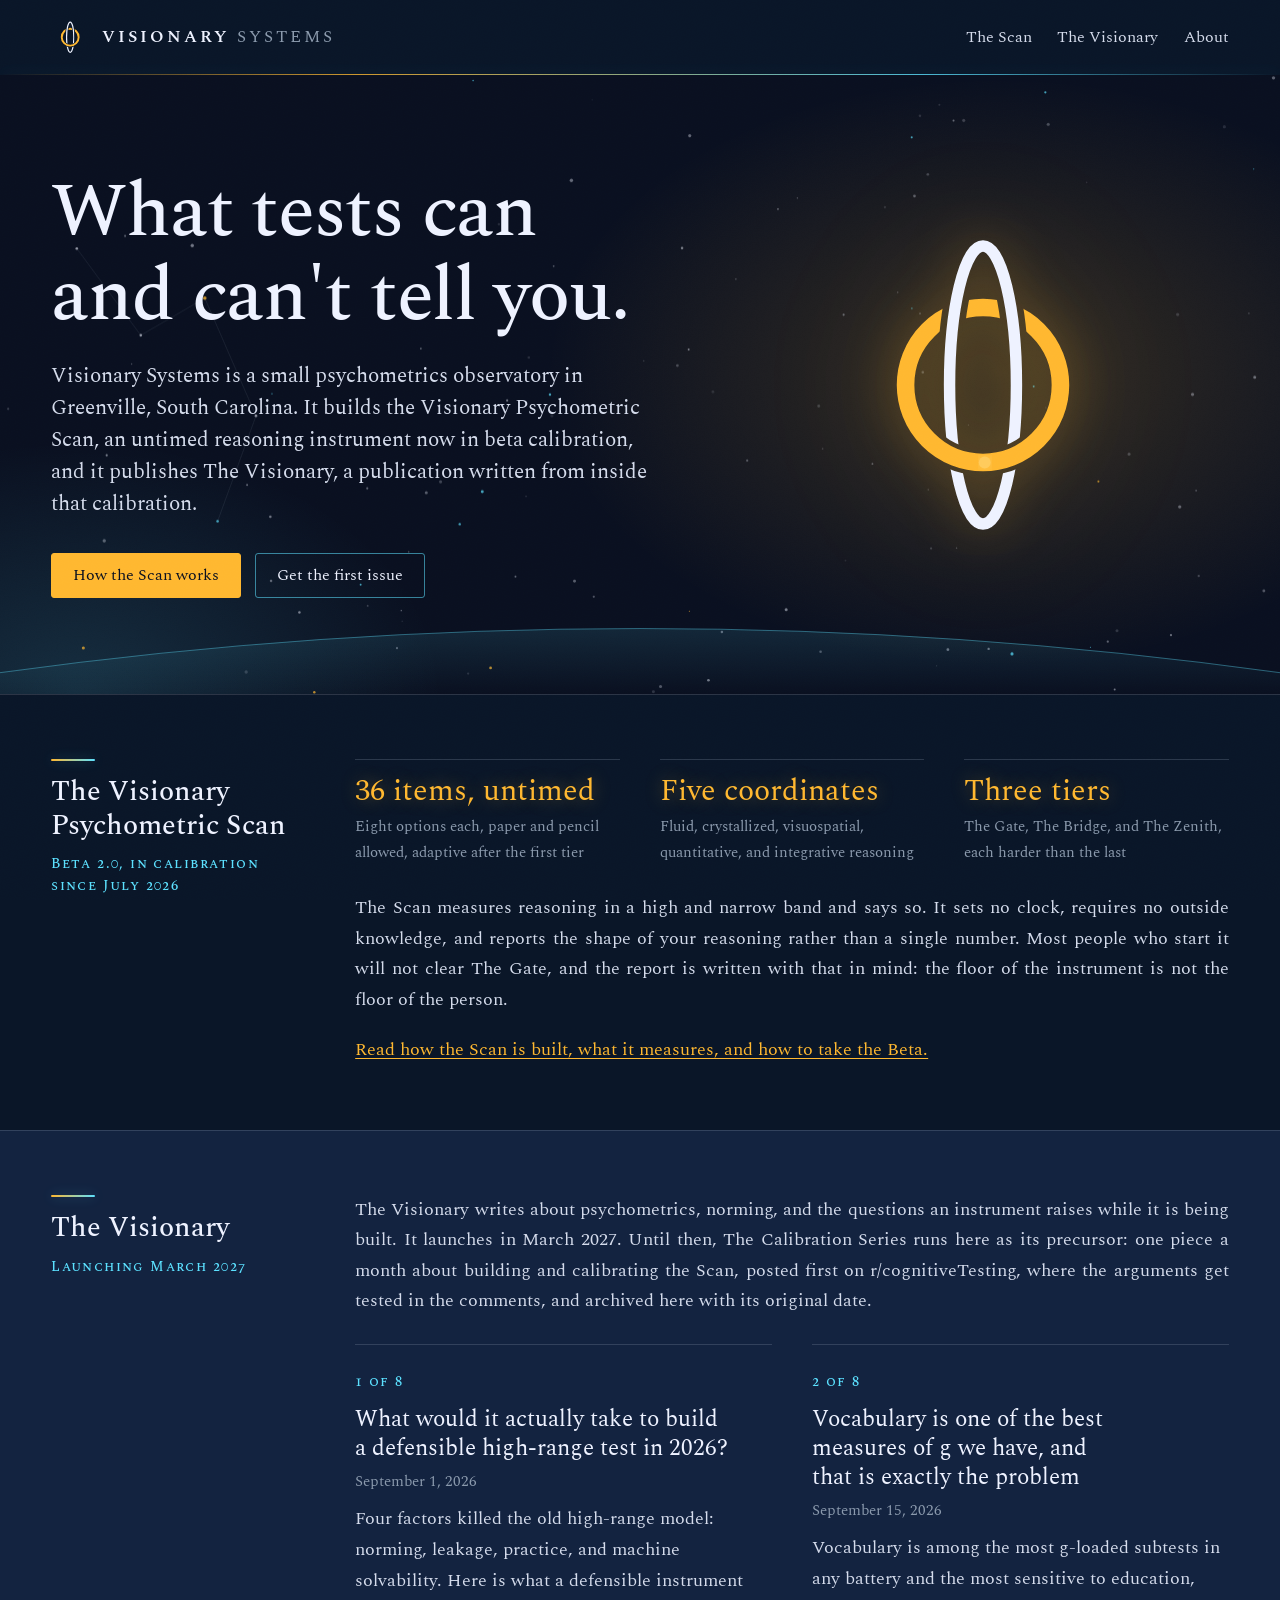
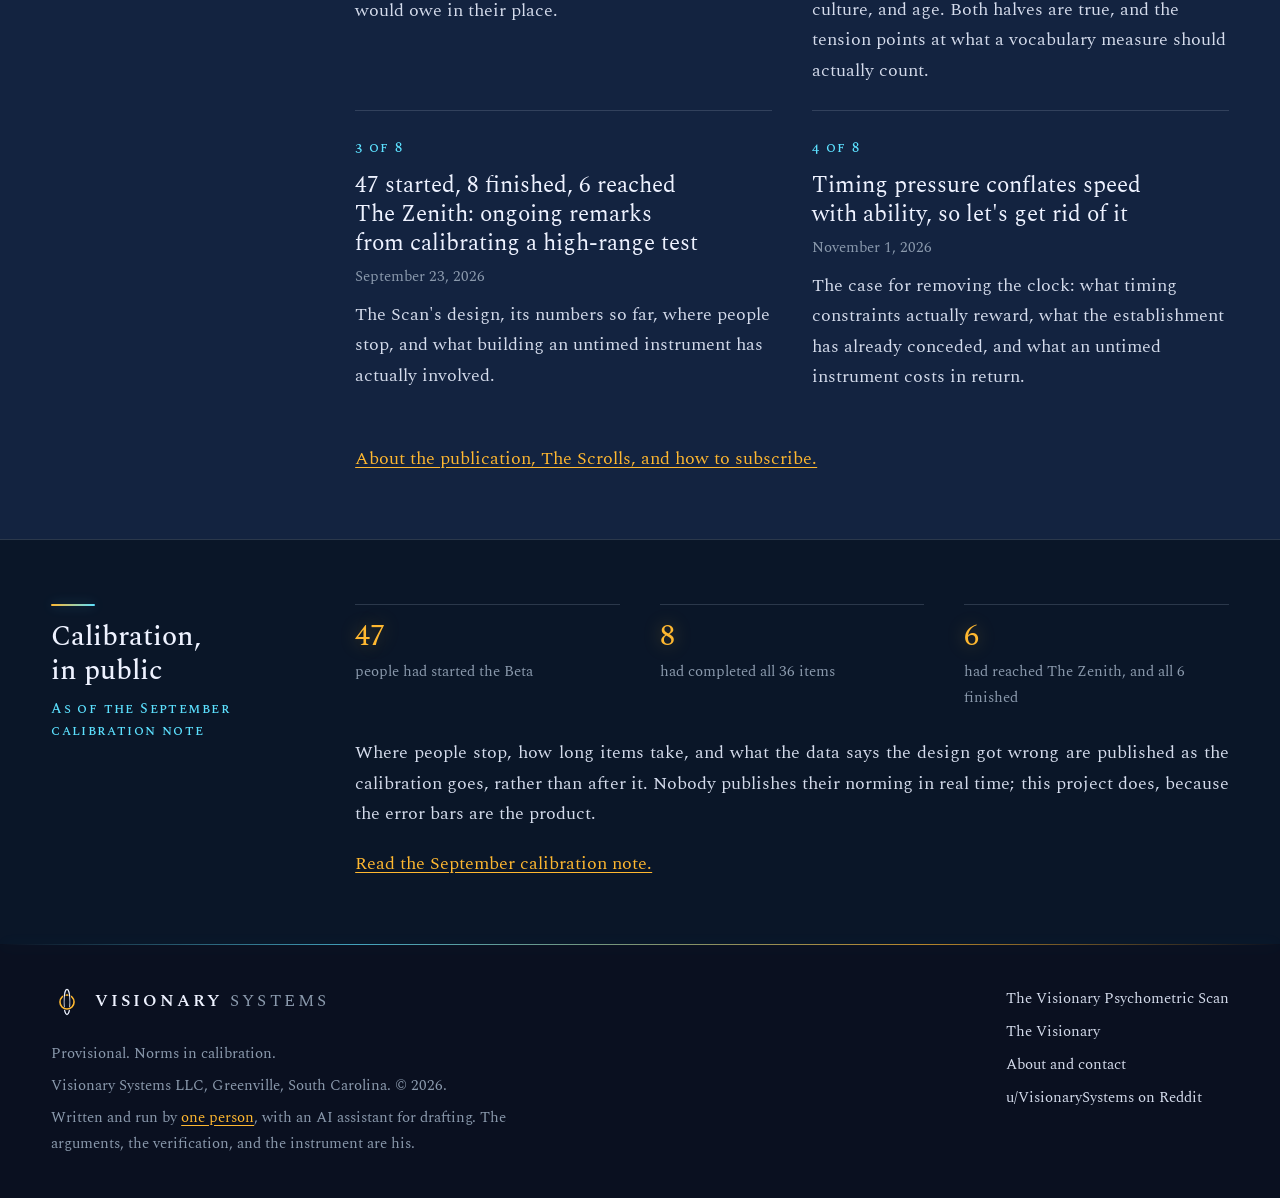
==== docs/index.html @ 910ffe18 "Third pass: figures, motion, paper mode, grain, self-hosted type, per-essay previews, Reddit assets " ====
<!doctype html>
<html lang="en">
<head>
<meta charset="utf-8">
<meta name="viewport" content="width=device-width, initial-scale=1, viewport-fit=cover">
<title>Visionary Systems</title>
<meta name="description" content="Visionary Systems builds the Visionary Psychometric Scan, an untimed reasoning instrument in beta calibration, and publishes The Visionary.">
<meta name="theme-color" content="#0A1628">
<link rel="canonical" href="https://visionarysystems.io/">
<link rel="icon" href="assets/favicon.svg" type="image/svg+xml">
<link rel="icon" href="assets/favicon-32.png" sizes="32x32" type="image/png">
<link rel="apple-touch-icon" href="assets/apple-touch-icon.png">
<meta property="og:type" content="website">
<meta property="og:site_name" content="Visionary Systems">
<meta property="og:title" content="Visionary Systems">
<meta property="og:description" content="Visionary Systems builds the Visionary Psychometric Scan, an untimed reasoning instrument in beta calibration, and publishes The Visionary.">
<meta property="og:url" content="https://visionarysystems.io/">
<meta property="og:image" content="https://visionarysystems.io/assets/og-image.png">
<meta property="og:image:width" content="1200">
<meta property="og:image:height" content="630">
<meta name="twitter:card" content="summary_large_image">
<meta name="twitter:title" content="Visionary Systems">
<meta name="twitter:description" content="Visionary Systems builds the Visionary Psychometric Scan, an untimed reasoning instrument in beta calibration, and publishes The Visionary.">
<meta name="twitter:image" content="https://visionarysystems.io/assets/og-image.png">
<link rel="preload" as="font" type="font/woff2" crossorigin href="assets/fonts/spectral-latin-400-normal.woff2"><link rel="preload" as="font" type="font/woff2" crossorigin href="assets/fonts/spectral-latin-500-normal.woff2">
<link rel="stylesheet" href="style.css">
</head>
<body>
<header class="site-header"><div class="wrap">
<a class="lockup" href="index.html" aria-label="Visionary Systems home"><svg class="mark" viewBox="0 0 200 200" fill="none" aria-hidden="true" focusable="false">
<defs>
<mask id="rm-h"><rect width="200" height="200" fill="#fff"/><path d="M 67.3 129.44 A 44 44 0 0 0 132.7 129.44" stroke="#000" stroke-width="15" fill="none"/></mask>
<mask id="gm-h"><rect width="200" height="200" fill="#fff"/><ellipse cx="100" cy="100" rx="19" ry="79" stroke="#000" stroke-width="14" fill="none"/><path d="M 67.3 129.44 A 44 44 0 0 0 132.7 129.44" stroke="#fff" stroke-width="15" fill="none"/></mask>
</defs>
<ellipse cx="100" cy="100" rx="19" ry="79" stroke="var(--star)" stroke-width="6.5" fill="none" mask="url(#rm-h)"/>
<circle cx="100" cy="100" r="44" stroke="var(--mark-gold, var(--gold))" stroke-width="10" fill="none" mask="url(#gm-h)"/>
</svg><span class="wordmark">Visionary <span>Systems</span></span></a>
<nav class="site-nav" aria-label="Site"><a href="scan.html">The Scan</a><a href="visionary.html">The Visionary</a><a href="about.html">About</a></nav>
</div></header>
<main>
<section class="hero">
<canvas id="field" aria-hidden="true"></canvas>
<svg class="horizon" viewBox="0 0 1000 80" preserveAspectRatio="none" aria-hidden="true" focusable="false">
<defs><linearGradient id="hz" x1="0" y1="0" x2="0" y2="1"><stop offset="0" stop-color="#5CE1FF" stop-opacity="0.11"/><stop offset="1" stop-color="#5CE1FF" stop-opacity="0"/></linearGradient></defs>
<path d="M0 80 L0 58 Q 500 -34 1000 58 L1000 80 Z" fill="url(#hz)"/>
<path d="M0 58 Q 500 -34 1000 58" fill="none" stroke="#5CE1FF" stroke-opacity="0.38" stroke-width="1" vector-effect="non-scaling-stroke"/>
</svg>
<div class="wrap">
<div class="hero-text">
<h1>What tests can and can't tell you.</h1>
<p class="lede">Visionary Systems is a small psychometrics observatory in Greenville, South Carolina. It builds the Visionary Psychometric Scan, an untimed reasoning instrument now in beta calibration, and it publishes The Visionary, a publication written from inside that calibration.</p>
<div class="actions">
<a class="button button-primary" href="scan.html">How the Scan works</a>
<a class="button button-ghost" href="visionary.html#subscribe">Get the first issue</a>
</div>
</div>
<div class="hero-mark"><svg class="mark" viewBox="0 0 200 200" fill="none" aria-hidden="true" focusable="false">
<defs>
<mask id="rm-hero"><rect width="200" height="200" fill="#fff"/><path d="M 67.3 129.44 A 44 44 0 0 0 132.7 129.44" stroke="#000" stroke-width="15" fill="none"/></mask>
<mask id="gm-hero"><rect width="200" height="200" fill="#fff"/><ellipse cx="100" cy="100" rx="19" ry="79" stroke="#000" stroke-width="14" fill="none"/><path d="M 67.3 129.44 A 44 44 0 0 0 132.7 129.44" stroke="#fff" stroke-width="15" fill="none"/></mask>
</defs>
<ellipse cx="100" cy="100" rx="19" ry="79" stroke="var(--star)" stroke-width="6.5" fill="none" mask="url(#rm-hero)"/>
<circle cx="100" cy="100" r="44" stroke="var(--mark-gold, var(--gold))" stroke-width="10" fill="none" mask="url(#gm-hero)"/><g mask="url(#gm-hero)"><circle class="spark" r="3.4" fill="var(--gold-hot)"><animateMotion dur="9s" repeatCount="indefinite" path="M 144 100 A 44 44 0 1 1 56 100 A 44 44 0 1 1 144 100"/></circle></g>
</svg></div>
</div>
</section>

<section class="band">
<div class="wrap section">
<div class="rail"><h2>The Visionary Psychometric Scan</h2>
<p class="kicker">Beta 2.0, in calibration since July 2026</p></div>
<div class="content"><div class="facts">
<div class="fact"><div class="value">36 items, untimed</div><div class="label">Eight options each, paper and pencil allowed, adaptive after the first tier</div></div>
<div class="fact"><div class="value">Five coordinates</div><div class="label">Fluid, crystallized, visuospatial, quantitative, and integrative reasoning</div></div>
<div class="fact"><div class="value">Three tiers</div><div class="label">The Gate, The Bridge, and The Zenith, each harder than the last</div></div>
</div>
<div class="prose">
<p>The Scan measures reasoning in a high and narrow band and says so. It sets no clock, requires no outside knowledge, and reports the shape of your reasoning rather than a single number. Most people who start it will not clear The Gate, and the report is written with that in mind: the floor of the instrument is not the floor of the person.</p>
<p><a href="scan.html">Read how the Scan is built, what it measures, and how to take the Beta.</a></p>
</div></div>
</div>
</section>

<section class="band band-raised">
<div class="wrap section">
<div class="rail"><h2>The Visionary</h2>
<p class="kicker">Launching March 2027</p></div>
<div class="content"><div class="prose">
<p>The Visionary writes about psychometrics, norming, and the questions an instrument raises while it is being built. It launches in March 2027. Until then, The Calibration Series runs here as its precursor: one piece a month about building and calibrating the Scan, posted first on r/cognitiveTesting, where the arguments get tested in the comments, and archived here with its original date.</p>
</div>
<ol class="essays"><li><span class="num">1 of 8</span>
<a class="title" href="essays/defensible-high-range-test.html">What would it actually take to build a defensible high-range test in 2026?</a>
<div class="meta">September 1, 2026</div>
<p class="summary">Four factors killed the old high-range model: norming, leakage, practice, and machine solvability. Here is what a defensible instrument would owe in their place.</p></li><li><span class="num">2 of 8</span>
<a class="title" href="essays/vocabulary-and-g.html">Vocabulary is one of the best measures of g we have, and that is exactly the problem</a>
<div class="meta">September 15, 2026</div>
<p class="summary">Vocabulary is among the most g-loaded subtests in any battery and the most sensitive to education, culture, and age. Both halves are true, and the tension points at what a vocabulary measure should actually count.</p></li><li><span class="num">3 of 8</span>
<a class="title" href="essays/calibration-remarks.html">47 started, 8 finished, 6 reached The Zenith: ongoing remarks from calibrating a high-range test</a>
<div class="meta">September 23, 2026</div>
<p class="summary">The Scan's design, its numbers so far, where people stop, and what building an untimed instrument has actually involved.</p></li><li><span class="num">4 of 8</span>
<a class="title" href="essays/speed-is-not-ability.html">Timing pressure conflates speed with ability, so let&#x27;s get rid of it</a>
<div class="meta">November 1, 2026</div>
<p class="summary">The case for removing the clock: what timing constraints actually reward, what the establishment has already conceded, and what an untimed instrument costs in return.</p></li></ol>
<p><a href="visionary.html">About the publication, The Scrolls, and how to subscribe.</a></p></div>
</div>
</section>

<section class="band">
<div class="wrap section">
<div class="rail"><h2>Calibration, in public</h2>
<p class="kicker">As of the September calibration note</p></div>
<div class="content"><div class="facts">
<div class="fact"><div class="value">47</div><div class="label">people had started the Beta</div></div>
<div class="fact"><div class="value">8</div><div class="label">had completed all 36 items</div></div>
<div class="fact"><div class="value">6</div><div class="label">had reached The Zenith, and all 6 finished</div></div>
</div>
<div class="prose">
<p>Where people stop, how long items take, and what the data says the design got wrong are published as the calibration goes, rather than after it. Nobody publishes their norming in real time; this project does, because the error bars are the product.</p>
<p><a href="essays/calibration-remarks.html">Read the September calibration note.</a></p>
</div></div>
</div>
</section>
</main>
<footer class="site-footer"><div class="wrap">
<div>
<a class="lockup" href="index.html" aria-label="Visionary Systems home"><svg class="mark" viewBox="0 0 200 200" fill="none" aria-hidden="true" focusable="false">
<defs>
<mask id="rm-f"><rect width="200" height="200" fill="#fff"/><path d="M 67.3 129.44 A 44 44 0 0 0 132.7 129.44" stroke="#000" stroke-width="15" fill="none"/></mask>
<mask id="gm-f"><rect width="200" height="200" fill="#fff"/><ellipse cx="100" cy="100" rx="19" ry="79" stroke="#000" stroke-width="14" fill="none"/><path d="M 67.3 129.44 A 44 44 0 0 0 132.7 129.44" stroke="#fff" stroke-width="15" fill="none"/></mask>
</defs>
<ellipse cx="100" cy="100" rx="19" ry="79" stroke="var(--star)" stroke-width="6.5" fill="none" mask="url(#rm-f)"/>
<circle cx="100" cy="100" r="44" stroke="var(--mark-gold, var(--gold))" stroke-width="10" fill="none" mask="url(#gm-f)"/>
</svg><span class="wordmark">Visionary <span>Systems</span></span></a>
<div class="colophon">
<p>Provisional. Norms in calibration.</p>
<p>Visionary Systems LLC, Greenville, South Carolina. &copy; 2026.</p>
<p>Written and run by <a href="about.html">one person</a>, with an AI assistant for drafting. The arguments, the verification, and the instrument are his.</p>
</div>
</div>
<nav aria-label="Footer">
<a href="scan.html">The Visionary Psychometric Scan</a>
<a href="visionary.html">The Visionary</a>
<a href="about.html">About and contact</a>
<a href="https://www.reddit.com/user/VisionarySystems/" rel="noopener">u/VisionarySystems on Reddit</a>
</nav>
</div></footer>
<script>
(function () {
  // Subscribe form: until the list is connected, explain instead of posting nowhere.
  var form = document.getElementById("subscribe-form");
  if (form) {
    form.addEventListener("submit", function (e) {
      if (form.getAttribute("action").indexOf("YOUR-BUTTONDOWN-USERNAME") !== -1) {
        e.preventDefault();
        var n = document.getElementById("subscribe-notice");
        if (n) { n.hidden = false; n.focus && n.focus(); }
      }
    });
  }
  // Copy buttons for the contact address.
  var buttons = document.querySelectorAll("[data-copy]");
  Array.prototype.forEach.call(buttons, function (b) {
    b.addEventListener("click", function () {
      var text = b.getAttribute("data-copy");
      var done = function () { b.textContent = "Copied"; setTimeout(function () { b.textContent = "Copy"; }, 1800); };
      var fallback = function () {
        var el = document.getElementById(b.getAttribute("data-target"));
        if (!el) return;
        var r = document.createRange(); r.selectNodeContents(el);
        var s = window.getSelection(); s.removeAllRanges(); s.addRange(r);
        b.textContent = "Selected";
        setTimeout(function () { b.textContent = "Copy"; }, 1800);
      };
      if (navigator.clipboard && navigator.clipboard.writeText) {
        navigator.clipboard.writeText(text).then(done, fallback);
      } else { fallback(); }
    });
  });
  // Deep field behind the hero, laid out from a fixed seed so it is the same sky every visit.
  // A few stars twinkle; the loop runs only while the hero is on screen and motion is allowed.
  var c = document.getElementById("field");
  if (c && c.getContext) {
    var ctx = c.getContext("2d"), stars = [], W = 0, H = 0, pts = [];
    var motion = window.matchMedia && window.matchMedia("(prefers-reduced-motion: no-preference)").matches;
    function seeded(s) { return function () { s = (s * 9301 + 49297) % 233280; return s / 233280; }; }
    function layout() {
      var r = c.getBoundingClientRect();
      if (!r.width || !r.height) return false;
      var dpr = Math.min(window.devicePixelRatio || 1, 2);
      W = r.width; H = r.height;
      c.width = Math.floor(W * dpr); c.height = Math.floor(H * dpr);
      ctx.setTransform(dpr, 0, 0, dpr, 0, 0);
      var rnd = seeded(1618), n = Math.round(W * H / 7000);
      stars = [];
      for (var i = 0; i < n; i++) {
        var roll = rnd(), x = rnd() * W, y = rnd() * H, s = 0.5 + rnd() * 1.2, a = 0.10 + rnd() * 0.40;
        var col = roll > 0.95 ? "255,184,48" : roll > 0.85 ? "92,225,255" : "238,242,255";
        if (roll > 0.85) a = 0.7;
        stars.push({ x: x, y: y, s: s, c: col, a: a, tw: rnd() < 0.14, ph: rnd() * 6.283, rate: 0.6 + rnd() * 1.2 });
      }
      pts = [[0.06, 0.28], [0.11, 0.42], [0.16, 0.36], [0.2, 0.55], [0.17, 0.72]];
      return true;
    }
    function draw(t) {
      ctx.clearRect(0, 0, W, H);
      for (var i = 0; i < stars.length; i++) {
        var st = stars[i], a = st.a;
        if (st.tw && t) a = st.a * (0.6 + 0.4 * Math.sin(t / 1000 * st.rate + st.ph));
        ctx.beginPath(); ctx.arc(st.x, st.y, st.s, 0, 6.283);
        ctx.fillStyle = "rgba(" + st.c + "," + a.toFixed(3) + ")"; ctx.fill();
      }
      ctx.strokeStyle = "rgba(139,154,173,0.22)"; ctx.lineWidth = 0.6; ctx.beginPath();
      for (var j = 0; j < pts.length; j++) { var px = pts[j][0] * W, py = pts[j][1] * H; if (j === 0) ctx.moveTo(px, py); else ctx.lineTo(px, py); }
      ctx.stroke();
      for (var k = 0; k < pts.length; k++) { ctx.beginPath(); ctx.arc(pts[k][0] * W, pts[k][1] * H, k === 2 ? 1.8 : 1.3, 0, 6.283); ctx.fillStyle = k === 2 ? "rgba(255,184,48,0.75)" : k === 4 ? "rgba(92,225,255,0.7)" : "rgba(238,242,255,0.6)"; ctx.fill(); }
    }
    var visible = true, running = false, last = 0;
    function loop(t) {
      if (!running) return;
      if (t - last > 40) { last = t; draw(t); }
      requestAnimationFrame(loop);
    }
    function start() { if (motion && visible && !document.hidden && !running) { running = true; requestAnimationFrame(loop); } }
    function stop() { running = false; }
    if (layout()) draw(0);
    if ("IntersectionObserver" in window) {
      new IntersectionObserver(function (es) { visible = es[0].isIntersecting; visible ? start() : stop(); }).observe(c);
    }
    document.addEventListener("visibilitychange", function () { document.hidden ? stop() : start(); });
    start();
    var tm; window.addEventListener("resize", function () { clearTimeout(tm); tm = setTimeout(function () { if (layout()) draw(0); }, 150); });
  }
  // Reading progress on essay pages.
  var bar = document.querySelector(".progress span");
  if (bar) {
    var ticking = false;
    function measure() {
      var d = document.documentElement, max = d.scrollHeight - d.clientHeight;
      bar.style.transform = "scaleX(" + (max > 0 ? Math.min(1, d.scrollTop / max) : 0).toFixed(4) + ")";
      ticking = false;
    }
    window.addEventListener("scroll", function () { if (!ticking) { ticking = true; requestAnimationFrame(measure); } }, { passive: true });
    measure();
  }
  // Paper or navy on essay pages, remembered in this browser only.
  var toggles = document.querySelectorAll("[data-theme-toggle]");
  function label(b) { b.textContent = document.documentElement.getAttribute("data-theme") === "paper" ? "Read on navy" : "Read on paper"; }
  Array.prototype.forEach.call(toggles, function (b) {
    label(b);
    b.addEventListener("click", function () {
      var paper = document.documentElement.getAttribute("data-theme") === "paper";
      if (paper) document.documentElement.removeAttribute("data-theme"); else document.documentElement.setAttribute("data-theme", "paper");
      try { localStorage.setItem("vs-theme", paper ? "navy" : "paper"); } catch (e) {}
      Array.prototype.forEach.call(toggles, label);
    });
  });
})();
</script>
</body>
</html>
---- docs/style.css ----
/* Visionary Systems site
   Layout: an observatory's logbook. One deep-field theme, one family (Spectral).
   Interior pages run on a rail grid: each section's heading sits in a left rail
   that stays put while its content scrolls, and the content column beside it
   carries the prose and the structural blocks (facts, coordinates, tier map,
   archive). Body text is justified with hyphenation above phone width.
   Two lights on the field: gold for the mark, links, actions, and numbers; ion
   blue for labels, thresholds, and the far end of every gradient. Nothing glows
   that is not meant to be looked at or touched. Spectral is self-hosted
   (assets/fonts, OFL), with Spectral SC for the small-caps labels. Essay pages
   offer a paper theme; everything else stays navy. */

/* Fonts */

@font-face { font-family: "Spectral"; font-style: normal; font-weight: 400; font-display: swap; src: url("assets/fonts/spectral-latin-400-normal.woff2") format("woff2"); }
@font-face { font-family: "Spectral"; font-style: italic; font-weight: 400; font-display: swap; src: url("assets/fonts/spectral-latin-400-italic.woff2") format("woff2"); }
@font-face { font-family: "Spectral"; font-style: normal; font-weight: 500; font-display: swap; src: url("assets/fonts/spectral-latin-500-normal.woff2") format("woff2"); }
@font-face { font-family: "Spectral"; font-style: normal; font-weight: 600; font-display: swap; src: url("assets/fonts/spectral-latin-600-normal.woff2") format("woff2"); }
@font-face { font-family: "Spectral SC"; font-style: normal; font-weight: 500; font-display: swap; src: url("assets/fonts/spectral-sc-latin-500-normal.woff2") format("woff2"); }
@font-face { font-family: "Spectral SC"; font-style: normal; font-weight: 600; font-display: swap; src: url("assets/fonts/spectral-sc-latin-600-normal.woff2") format("woff2"); }

:root {
  --field: #0A1628;      /* deep navy, page ground */
  --field-2: #132340;    /* raised navy, panels and bands */
  --field-0: #0A1020;    /* mark field, deepest band */
  --gold: #FFB830;       /* luminous gold on navy */
  --gold-hot: #FFCB5C;   /* gold at hover: hotter, not a new hue */
  --gold-deep: #DE9A00;  /* gold for fills that carry dark text */
  --ion: #5CE1FF;        /* ion blue, the second light */
  --ion-hot: #A6F0FF;    /* ion at hover */
  --ion-dim: rgba(92, 225, 255, 0.55);
  --star: #EEF2FF;       /* starlight, headings and the lens */
  --ink: #D5DCEC;        /* running text, starlight dimmed one step */
  --slate: #8B9AAD;      /* secondary text, the wordmark's second word */
  --line: rgba(139, 154, 173, 0.26);
  --glow: rgba(255, 184, 48, 0.35);
  --glow-ion: rgba(92, 225, 255, 0.30);
  --neon: linear-gradient(90deg, var(--gold), var(--ion));
  --focus: #FFD27A;

  --mark-gold: var(--gold);   /* the ring of the mark */
  --grain: 0.05;              /* film grain over the field */

  --display: "Spectral", Georgia, "Times New Roman", serif;
  --body: "Spectral", Georgia, "Times New Roman", serif;
  --caps: "Spectral SC", "Spectral", Georgia, serif;

  --wide: 84rem;                      /* container for everything */
  --gutter: clamp(16px, 4vw, 56px);   /* side gutters, fluid */
  --rail: 15rem;                      /* heading rail on interior sections */
  --rail-gap: 4rem;
  --measure: 58rem;                   /* reading column inside the content column */
  --measure-essay: 60rem;             /* reading column on essay pages */

  color-scheme: dark;
}

/* Paper: the essay pages on request. Gold and ion are deepened so they hold
   contrast as text on a light ground; the mark keeps the kit's light-ground gold. */
:root[data-theme="paper"] {
  --field: #F6F2E9;
  --field-2: #ECE6D8;
  --field-0: #F6F2E9;
  --gold: #9A6700;
  --gold-hot: #7A5200;
  --gold-deep: #DE9A00;
  --mark-gold: #DE9A00;
  --ion: #0E7490;
  --ion-hot: #0A5A70;
  --ion-dim: rgba(14, 116, 144, 0.55);
  --star: #121A2B;
  --ink: #2A3140;
  --slate: #5E6878;
  --line: rgba(18, 26, 43, 0.18);
  --glow: rgba(222, 154, 0, 0);
  --glow-ion: rgba(14, 116, 144, 0);
  --focus: #9A6700;
  --grain: 0.08;
  color-scheme: light;
}

*, *::before, *::after { box-sizing: border-box; }

html { -webkit-text-size-adjust: 100%; font-size: clamp(16px, 0.45rem + 0.6vw, 21px); }
@media (prefers-reduced-motion: no-preference) { html { scroll-behavior: smooth; } }

body {
  margin: 0;
  background: var(--field);
  color: var(--ink);
  font-family: var(--body);
  font-size: 1.0625rem;
  line-height: 1.7;
  font-feature-settings: "kern", "liga";
  min-height: 100dvh;
  display: flex;
  flex-direction: column;
}
main { flex: 1 0 auto; }
@media (min-width: 900px) { body { font-size: 1.125rem; } }

body::before {
  content: "";
  position: fixed;
  inset: 0;
  z-index: 3;
  pointer-events: none;
  opacity: var(--grain);
  mix-blend-mode: soft-light;
  background-image: url("data:image/svg+xml;utf8,<svg xmlns='http://www.w3.org/2000/svg' width='240' height='240'><filter id='g'><feTurbulence type='fractalNoise' baseFrequency='0.85' numOctaves='3' stitchTiles='stitch'/><feColorMatrix type='saturate' values='0'/></filter><rect width='100%25' height='100%25' filter='url(%23g)'/></svg>");
  background-size: 240px 240px;
}
:root[data-theme="paper"] body::before { mix-blend-mode: multiply; }

::selection { background: var(--gold); color: var(--field-0); }

img, svg { max-width: 100%; }

a { color: var(--gold); text-decoration: underline; text-decoration-thickness: 1px; text-underline-offset: 0.18em; }
a:hover { color: var(--gold-hot); text-shadow: 0 0 12px var(--glow); }
a:focus-visible, button:focus-visible, input:focus-visible {
  outline: 2px solid var(--focus);
  outline-offset: 3px;
}

h1, h2, h3 {
  font-family: var(--display);
  color: var(--star);
  font-weight: 500;
  line-height: 1.1;
  margin: 0;
  text-wrap: balance;
}
h1 { font-size: clamp(2.2rem, 1.3rem + 3.4vw, 4.4rem); letter-spacing: -0.015em; }
h2 { font-size: clamp(1.45rem, 1.1rem + 1.2vw, 1.75rem); line-height: 1.2; }
h3 { font-size: 1.25rem; line-height: 1.3; }

p { margin: 0; text-wrap: pretty; }
p + p { margin-top: 1.1em; }

strong { color: var(--star); font-weight: 600; }
em { font-style: italic; }

/* Labels: one style for page eyebrows, section kickers, and archive numbers */

.eyebrow, .kicker, .rail-label, .essays .num, .coords dt small, .figure-label {
  font-family: var(--caps);
  color: var(--ion);
  font-size: 0.88rem;
  font-weight: 500;
  font-style: normal;
  letter-spacing: 0.1em;
  text-transform: none;
  line-height: 1.5;
}
.eyebrow { margin-bottom: 1.1rem; }

/* Containers */

.wrap {
  max-width: calc(var(--wide) + 2 * var(--gutter));
  margin-inline: auto;
  padding-left: max(var(--gutter), env(safe-area-inset-left, 0px));
  padding-right: max(var(--gutter), env(safe-area-inset-right, 0px));
}

.prose { max-width: var(--measure); }
.prose > * + * { margin-top: 1.1em; }
.prose h3 { margin-top: 1.8em; margin-bottom: 0.4em; }
.prose ul, .prose ol { padding-left: 1.3em; }
.prose li + li { margin-top: 0.4em; }

/* Justified body text above phone width, with hyphenation so the spacing stays even.
   Headings, ledes, captions, lists, and cards stay ragged; justification is for paragraphs. */
@media (min-width: 760px) {
  .prose p, .subscribe > p { text-align: justify; text-align-last: left; hyphens: auto; -webkit-hyphens: auto; hyphenate-limit-chars: 8 4 4; }
}

/* Rail grid: heading left, content right, stacked below 1000px */

.section { display: grid; grid-template-columns: minmax(0, 1fr); gap: 1.4rem 0; }
.section + .section { margin-top: 3.4rem; padding-top: 3.2rem; border-top: 1px solid var(--line); }
.rail h2 { margin: 0; }
.rail h2::before {
  content: "";
  display: block;
  width: 2.75rem;
  height: 2px;
  border-radius: 2px;
  margin-bottom: 0.9rem;
  background: var(--neon);
  box-shadow: 0 0 12px var(--glow-ion);
}
.rail .kicker { margin-top: 0.75rem; }
.content { min-width: 0; }
.section .content > * + * { margin-top: 1.7rem; }
.section .content > .prose + .prose { margin-top: 1.1em; }
[id] { scroll-margin-top: 2rem; }
@media (min-width: 1000px) {
  .section { grid-template-columns: var(--rail) minmax(0, 1fr); column-gap: var(--rail-gap); align-items: start; }
  .rail { position: sticky; top: 1.8rem; }
}
@media (min-width: 1000px) and (max-width: 1199px) {
  :root { --rail: 12rem; --rail-gap: 3rem; }
}
@media (min-width: 2200px) {
  :root { --wide: 90rem; }
}

/* Header */

.site-header { background: var(--field); position: relative; }
.site-header::after {
  content: "";
  position: absolute;
  left: 0; right: 0; bottom: 0;
  height: 1px;
  background: linear-gradient(90deg, transparent, var(--gold) 28%, var(--ion) 72%, transparent);
  opacity: 0.8;
  box-shadow: 0 0 16px var(--glow-ion);
}
.site-header .wrap {
  display: flex;
  flex-wrap: wrap;
  align-items: center;
  justify-content: space-between;
  gap: 1rem 2rem;
  padding-block: 1.15rem;
}

.lockup {
  display: inline-flex;
  align-items: center;
  gap: 0.75rem;
  color: var(--star);
  text-decoration: none;
}
.lockup:hover { color: var(--star); text-shadow: none; }
.lockup .mark { width: 2.4rem; height: 2.4rem; flex: none; }
.lockup:hover .mark { filter: drop-shadow(0 0 7px var(--glow)); }
.wordmark {
  font-family: var(--display);
  font-weight: 600;
  font-size: 1.05rem;
  letter-spacing: 0.18em;
  text-transform: uppercase;
  white-space: nowrap;
}
.wordmark span { color: var(--slate); font-weight: 400; }

.site-nav { display: flex; flex-wrap: wrap; gap: 1.6rem; }
.site-nav a { color: var(--ink); text-decoration: none; font-size: 1rem; }
.site-nav a:hover { color: var(--gold-hot); }
.site-nav a[aria-current="page"] { color: var(--gold); text-shadow: 0 0 10px var(--glow); }

/* Hero (home) */

.hero {
  position: relative;
  background: var(--field-0);
  overflow: hidden;
  border-bottom: 1px solid var(--line);
}
.hero::before {
  content: "";
  position: absolute;
  inset: 0;
  pointer-events: none;
  background:
    radial-gradient(52% 70% at 78% 48%, rgba(255, 184, 48, 0.17), transparent 68%),
    radial-gradient(42% 60% at 6% 100%, rgba(92, 225, 255, 0.14), transparent 68%);
}
.hero canvas {
  position: absolute;
  inset: 0;
  width: 100%;
  height: 100%;
  display: block;
}
.horizon {
  position: absolute;
  left: 0; right: 0; bottom: 0;
  width: 100%;
  height: clamp(44px, 6vw, 96px);
  display: block;
  pointer-events: none;
}
.hero .wrap {
  position: relative;
  display: grid;
  grid-template-columns: minmax(0, 1fr);
  align-items: center;
  gap: 2.2rem;
  padding-block: 3.6rem 4rem;
}
@media (min-width: 1000px) {
  .hero .wrap { grid-template-columns: minmax(0, 1.3fr) minmax(0, 1fr); gap: 3rem; padding-block: 6rem; }
}
@media (max-width: 999px) {
  .hero-mark { order: -1; }
  .hero-mark .mark { width: min(13rem, 46vw); }
}
.hero-text { min-width: 0; }
.hero-text h1 { font-size: clamp(2.6rem, 1.4rem + 4.2vw, 5rem); margin-bottom: 1.3rem; }
.lede {
  font-size: 1.3rem;
  line-height: 1.55;
  color: var(--ink);
}
.hero-text .lede { max-width: 38rem; }
.hero-mark { display: flex; justify-content: center; }
.hero-mark .mark {
  width: min(22rem, 60vw);
  height: auto;
  filter: drop-shadow(0 0 26px var(--glow)) drop-shadow(0 0 70px rgba(255, 184, 48, 0.16));
}
.spark { filter: drop-shadow(0 0 3px var(--gold-hot)); }
@keyframes breathe {
  from { filter: drop-shadow(0 0 22px var(--glow)) drop-shadow(0 0 60px rgba(255, 184, 48, 0.12)); }
  to   { filter: drop-shadow(0 0 34px var(--glow)) drop-shadow(0 0 90px rgba(255, 184, 48, 0.22)); }
}
@media (prefers-reduced-motion: no-preference) {
  .hero-mark .mark { animation: breathe 7s ease-in-out infinite alternate; }
}
@media (prefers-reduced-motion: reduce) {
  .spark { display: none; }
}

.actions {
  display: flex;
  flex-wrap: wrap;
  gap: 0.9rem;
  margin-top: 2rem;
}
.button {
  display: inline-block;
  font-family: var(--body);
  font-size: 1rem;
  line-height: 1;
  padding: 0.85rem 1.3rem;
  border-radius: 3px;
  text-decoration: none;
  border: 1px solid transparent;
  cursor: pointer;
  text-shadow: none;
}
.button:hover { text-shadow: none; }
.button-primary { background: var(--gold); color: var(--field-0); border-color: var(--gold); }
.button-primary:hover { background: var(--gold-hot); border-color: var(--gold-hot); color: var(--field-0); box-shadow: 0 0 24px var(--glow); }
.button-ghost { background: transparent; color: var(--star); border-color: var(--ion-dim); }
.button-ghost:hover { border-color: var(--ion); color: var(--ion-hot); box-shadow: 0 0 20px var(--glow-ion); }

/* Bands and page heads */

.band { padding-block: 4rem; }
.band + .band { border-top: 1px solid var(--line); }
.band-raised { background: var(--field-2); }

.page-head { padding-block: 4rem 0; }
.page-head h1 { max-width: 20ch; }
.page-head.with-figure { display: grid; grid-template-columns: minmax(0, 1fr); gap: 1.5rem 3rem; align-items: end; }
.page-head.with-figure .observer { width: min(22rem, 100%); margin: 0; }
@media (min-width: 760px) {
  .page-head.with-figure { grid-template-columns: minmax(0, 1fr) auto; }
  .page-head.with-figure .observer { justify-self: end; }
}
.page-head + .section { margin-top: 2.2rem; }
.band-page { padding-block: 0 4.5rem; }

/* Facts */

.facts {
  display: grid;
  grid-template-columns: repeat(3, minmax(0, 1fr));
  gap: 1.5rem 2.5rem;
}
.fact { min-width: 0; border-top: 1px solid var(--line); padding-top: 0.9rem; }
.fact .value {
  font-family: var(--display);
  font-size: clamp(1.35rem, 0.9rem + 1.2vw, 2rem);
  line-height: 1.15;
  color: var(--gold);
  text-shadow: 0 0 18px var(--glow);
  font-variant-numeric: tabular-nums;
}
.fact .label { color: var(--slate); font-size: 0.95rem; margin-top: 0.35rem; }

/* Coordinates (definition list): the four core ones in a 2 by 2, the exploratory fifth across the width */

.coords { margin: 0; display: grid; grid-template-columns: minmax(0, 1fr); gap: 0 2.5rem; }
.coords > div { border-top: 1px solid var(--line); padding: 1rem 0 1.1rem; }
.coords dt { color: var(--star); font-weight: 600; }
.coords dt small { margin-left: 0.55rem; }
.coords dd { margin: 0.25rem 0 0; }
@media (min-width: 900px) {
  .coords { grid-template-columns: repeat(2, minmax(0, 1fr)); }
  .coords > div:nth-child(5) { grid-column: 1 / -1; }
  .coords > div:nth-child(5) dd { max-width: var(--measure); }
}

/* Three design choices: the long first one fills the left column, the two short ones stack on the right */

.choices { display: grid; grid-template-columns: minmax(0, 1fr); gap: 1.6rem 2.5rem; }
.choices > div { min-width: 0; border-top: 1px solid var(--line); padding-top: 1rem; }
.choices h3 { margin: 0 0 0.5rem; }
@media (min-width: 900px) {
  .choices { grid-template-columns: repeat(2, minmax(0, 1fr)); grid-auto-flow: dense; }
  .choices > div:first-child { grid-row: span 2; }
}

/* The observer: a figure at the eyepiece, drawn in the site's colors */

.observer { margin: 0; }
.observer svg { display: block; width: 100%; height: auto; }
.rail .observer { margin-top: 1.4rem; max-width: 15rem; }
.observer .obs-sky { filter: drop-shadow(0 0 6px var(--glow)); }

/* The profile figure: an illustrative report */

.profile { margin: 0; }
.profile svg { display: block; width: 100%; max-width: 46rem; height: auto; }
.profile .ring { fill: none; stroke: var(--line); stroke-width: 1; }
.profile .axis { stroke: var(--line); stroke-width: 1; }
.profile .axis-x { stroke: var(--ion-dim); stroke-dasharray: 3 4; }
.profile .band { fill: var(--ion); fill-opacity: 0.13; }
.profile .shape { fill: var(--gold); fill-opacity: 0.09; stroke: var(--gold); stroke-width: 2; stroke-linejoin: round; filter: drop-shadow(0 0 6px var(--glow)); }
.profile .pt { fill: var(--gold-hot); filter: drop-shadow(0 0 4px var(--glow)); }
.profile .pt-x { fill: var(--field); stroke: var(--gold-hot); stroke-width: 2; }
.profile text { font-family: var(--body); fill: var(--ink); font-size: 14px; }
.profile .tier { fill: var(--slate); font-size: 11.5px; font-style: italic; paint-order: stroke; stroke: var(--field); stroke-width: 5px; stroke-linejoin: round; }
.profile .code { font-family: var(--caps); fill: var(--ion); font-size: 12px; letter-spacing: 0.08em; }
.profile figcaption { color: var(--slate); font-size: 0.95rem; margin-top: 0.9rem; max-width: var(--measure); }

/* Tier map */

.tiermap { margin: 0; overflow-x: auto; }
.tiermap svg { display: block; width: 100%; min-width: 560px; height: auto; }
.tiermap circle { filter: drop-shadow(0 0 3px rgba(255, 184, 48, 0.6)); }
.tiermap figcaption { color: var(--slate); font-size: 0.95rem; margin-top: 0.9rem; max-width: var(--measure); }

/* Rules list */

.rules { margin: 1rem 0 0; padding-left: 1.3em; }
.rules li + li { margin-top: 0.4em; }

/* Essay archive: two columns on wide screens, a lit rule on hover */

.essays { list-style: none; margin: 0; padding: 0; display: grid; grid-template-columns: minmax(0, 1fr); gap: 0 2.5rem; }
.essays li { position: relative; border-top: 1px solid var(--line); padding: 1.3rem 0 1.5rem; min-width: 0; }
.essays li::before {
  content: "";
  position: absolute;
  left: 0; right: 0; top: -1px;
  height: 1px;
  background: var(--neon);
  opacity: 0;
}
.essays li:hover::before { opacity: 1; box-shadow: 0 0 12px var(--glow-ion); }
.essays .title { display: block; font-family: var(--display); font-size: 1.45rem; line-height: 1.25; color: var(--star); text-decoration: none; margin-top: 0.5rem; text-wrap: balance; }
.essays .title:hover { color: var(--gold-hot); text-shadow: 0 0 14px var(--glow); }
.essays .meta { color: var(--slate); font-size: 0.95rem; margin-top: 0.4rem; }
.essays .summary { margin-top: 0.6rem; max-width: 36rem; }
@media (min-width: 900px) {
  .essays { grid-template-columns: repeat(2, minmax(0, 1fr)); }
}

/* First-issue note */

.subscribe { max-width: var(--measure); }
.subscribe .note { color: var(--slate); font-size: 0.95rem; margin-top: 0.9rem; }

/* Essay pages */

.essay-head { padding-block: 3.8rem 2.2rem; border-bottom: 1px solid var(--line); }
.essay-head .topline { display: flex; flex-wrap: wrap; align-items: center; justify-content: space-between; gap: 0.8rem 1.5rem; margin-bottom: 1.1rem; }
.essay-head .topline .eyebrow { margin-bottom: 0; }
.theme-toggle {
  font: inherit;
  font-family: var(--caps);
  font-size: 0.86rem;
  letter-spacing: 0.08em;
  color: var(--ink);
  background: transparent;
  border: 1px solid var(--line);
  border-radius: 999px;
  padding: 0.3rem 0.9rem 0.3rem 0.7rem;
  cursor: pointer;
  display: inline-flex;
  align-items: center;
  gap: 0.5rem;
}
.theme-toggle::before { content: ""; width: 0.55rem; height: 0.55rem; border-radius: 50%; background: var(--gold); box-shadow: 0 0 8px var(--glow); }
.theme-toggle:hover { border-color: var(--ion); color: var(--star); box-shadow: 0 0 14px var(--glow-ion); }
.progress { position: fixed; top: 0; left: 0; right: 0; height: 2px; z-index: 4; pointer-events: none; }
.progress span { display: block; height: 100%; transform-origin: 0 50%; transform: scaleX(0); background: var(--neon); box-shadow: 0 0 10px var(--glow-ion); }
.essay-head h1 { font-size: clamp(2.1rem, 1.2rem + 3.2vw, 4rem); max-width: 32ch; }
.essay-head .meta { color: var(--slate); margin-top: 1.2rem; font-size: 1rem; }
.essay-body { padding-block: 2.8rem 3.8rem; }
.essay-body .prose { max-width: var(--measure-essay); font-size: 1.25rem; line-height: 1.72; }
.essay-foot { border-top: 1px solid var(--line); padding-block: 1.8rem 3.2rem; color: var(--slate); font-size: 0.95rem; }
.essay-foot .prose { max-width: var(--measure-essay); }
.essay-foot a { color: var(--gold); }
@media (max-width: 760px) {
  .essay-body .prose { font-size: 1.05rem; }
}

.series-nav { list-style: none; margin: 0.9rem 0 0; padding: 0; display: grid; gap: 0.75rem; font-size: 0.92rem; line-height: 1.4; }
.series-nav a { position: relative; display: block; padding-left: 1.1rem; color: var(--slate); text-decoration: none; text-wrap: pretty; }
.series-nav a::before {
  content: "";
  position: absolute;
  left: 0; top: 0.55em;
  width: 0.38rem; height: 0.38rem;
  border-radius: 50%;
  background: var(--line);
}
.series-nav a:hover { color: var(--gold-hot); text-shadow: none; }
.series-nav a[aria-current="page"] { color: var(--star); }
.series-nav a[aria-current="page"]::before { background: var(--gold); box-shadow: 0 0 8px var(--glow); }
.rail-note { margin-top: 1.4rem; font-size: 0.92rem; color: var(--slate); }
@media (max-width: 999px) {
  /* Stacked: the series list follows the essay instead of standing in front of it */
  .essay-body .rail { order: 2; margin-top: 2.4rem; padding-top: 1.6rem; border-top: 1px solid var(--line); }
}

/* Contact */

.contact { display: flex; flex-wrap: wrap; align-items: center; gap: 0.6rem 1rem; margin-top: 0.9rem; }
.contact code {
  font-family: var(--body);
  font-size: 1.05rem;
  color: var(--star);
  user-select: all;
  background: var(--field-2);
  border: 1px solid var(--line);
  padding: 0.4rem 0.7rem;
  border-radius: 3px;
}
.contact button {
  font: inherit;
  font-size: 0.95rem;
  background: transparent;
  color: var(--gold);
  border: 1px solid var(--slate);
  border-radius: 3px;
  padding: 0.4rem 0.8rem;
  cursor: pointer;
}
.contact button:hover { border-color: var(--gold); color: var(--gold-hot); box-shadow: 0 0 14px var(--glow); }

/* Not-found page */

.notfound { padding-block: 5rem 6rem; text-align: center; }
.notfound .observer { width: min(22rem, 80vw); margin-inline: auto; }
.notfound h1 { margin-top: 1.4rem; }
.notfound p { margin-top: 1rem; color: var(--ink); }

/* Footer */

.site-footer { position: relative; background: var(--field-0); }
.site-footer::before {
  content: "";
  position: absolute;
  left: 0; right: 0; top: 0;
  height: 1px;
  background: linear-gradient(90deg, transparent, var(--ion) 28%, var(--gold) 72%, transparent);
  opacity: 0.7;
  box-shadow: 0 0 16px var(--glow-ion);
}
.site-footer .wrap {
  display: grid;
  grid-template-columns: minmax(0, 1fr) auto;
  gap: 1.4rem 2rem;
  align-items: start;
  padding-block: 2.6rem;
  color: var(--slate);
  font-size: 0.95rem;
}
.site-footer .lockup .mark { width: 2rem; height: 2rem; }
.site-footer .colophon { margin-top: 0.9rem; max-width: 60ch; }
.site-footer .colophon p + p { margin-top: 0.4em; }
.site-footer nav { display: grid; gap: 0.45rem; text-align: left; }
.site-footer nav a { color: var(--ink); text-decoration: none; }
.site-footer nav a:hover { color: var(--gold-hot); }

/* Responsive */

@media (max-width: 760px) {
  body { font-size: 1rem; }
  .hero .wrap { padding-block: 2.8rem 3rem; gap: 1.6rem; }
  .hero-mark .mark { width: min(11rem, 50vw); }
  .lede { font-size: 1.15rem; }
  .facts { grid-template-columns: minmax(0, 1fr); }
  .site-footer .wrap { grid-template-columns: minmax(0, 1fr); }
  .band { padding-block: 2.8rem; }
  .page-head { padding-block: 2.6rem 0; }
  .section + .section { margin-top: 2.6rem; padding-top: 2.4rem; }
}

@media (prefers-reduced-motion: no-preference) {
  .button, .site-nav a, a, .lockup .mark, .essays li::before, .contact button, .theme-toggle { transition: color 120ms ease, background-color 120ms ease, border-color 120ms ease, box-shadow 180ms ease, filter 180ms ease, text-shadow 180ms ease, opacity 180ms ease; }
}

/* Print: essays on paper */

@media print {
  html { font-size: 11.5pt; }
  body { background: #fff; color: #111; display: block; }
  .site-header, .site-footer, .hero canvas, .hero::before, .horizon, .rail, .essay-foot, .actions, .contact button, .theme-toggle, .progress, body::before { display: none !important; }
  .hero { background: none; border: 0; }
  .section { display: block; }
  .prose p { text-align: left; hyphens: manual; }
  h1, h2, h3, .fact .value { color: #000; text-shadow: none; }
  a { color: #000; text-decoration: underline; text-shadow: none; }
  .eyebrow, .kicker, .essays .num, .coords dt small { color: #555; }
  .essay-head { border-bottom: 1px solid #999; }
  .essay-body .prose { max-width: none; font-size: 1rem; line-height: 1.5; }
}
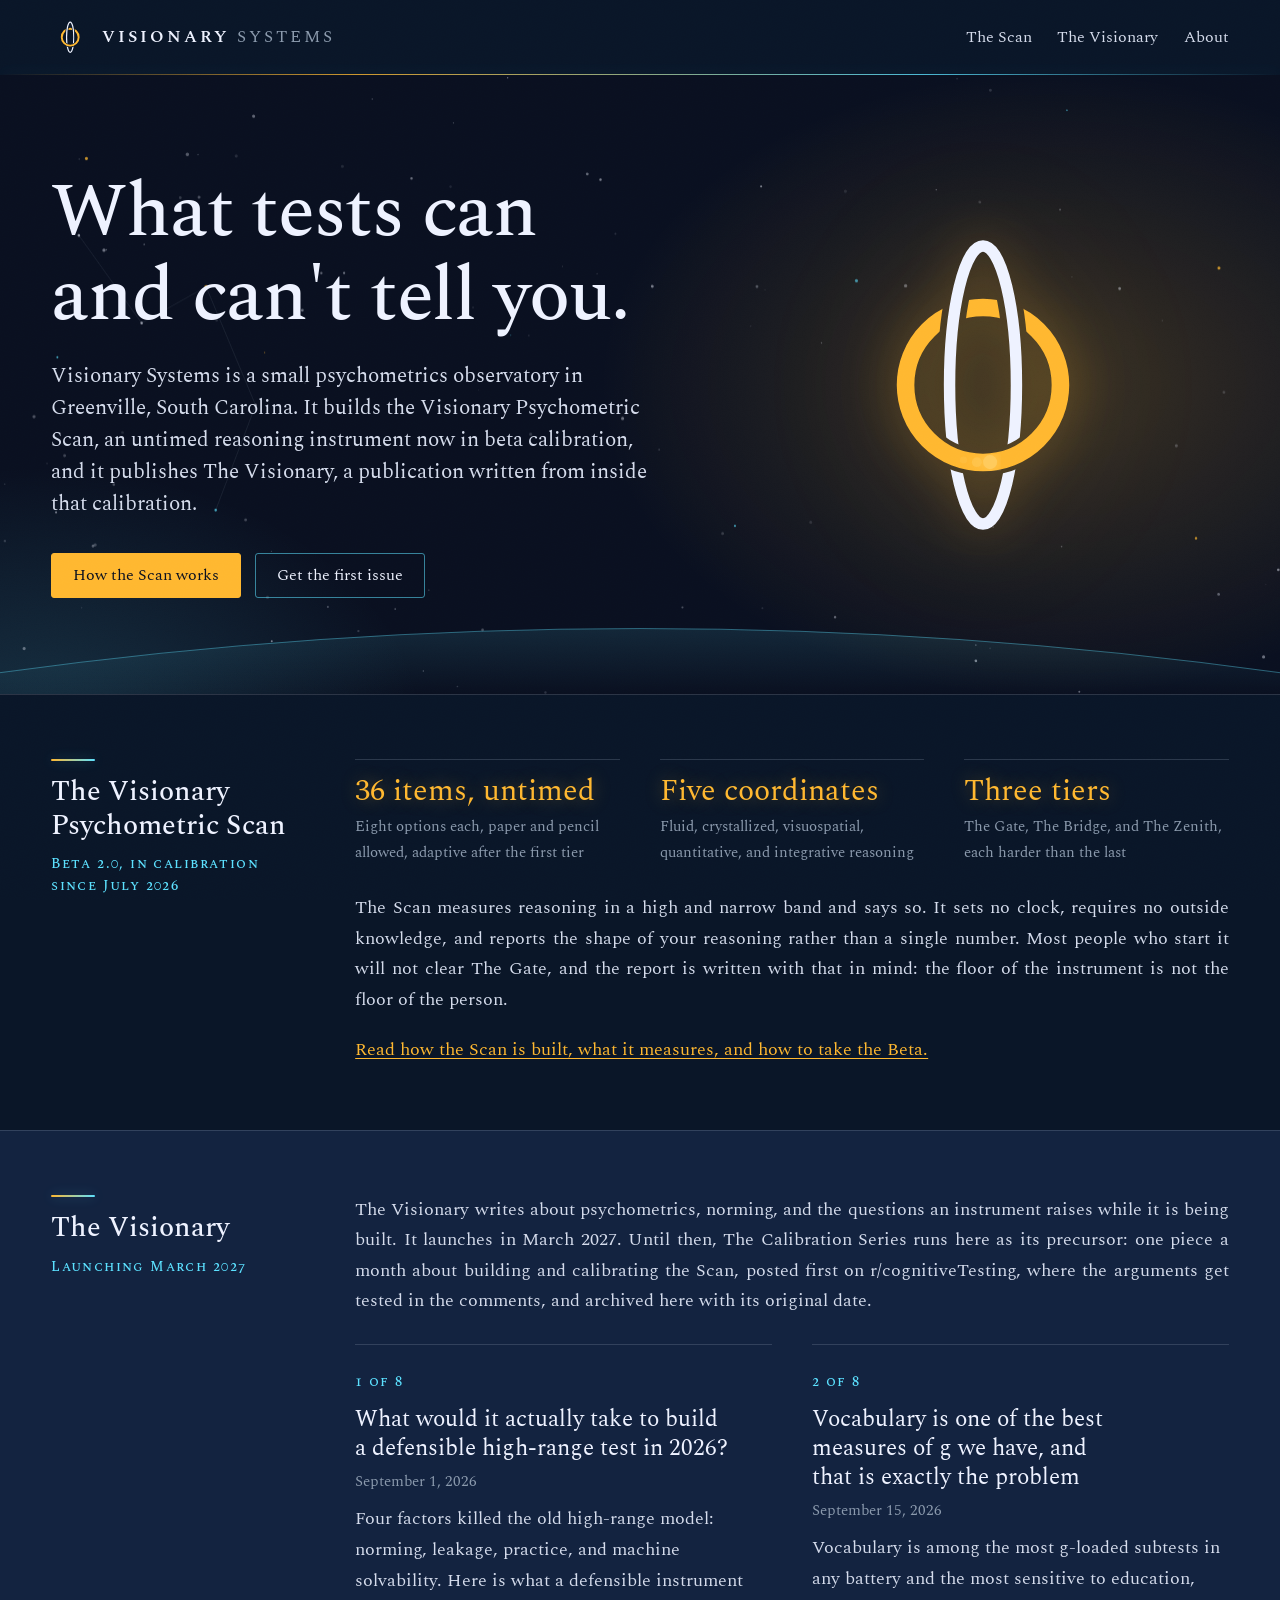
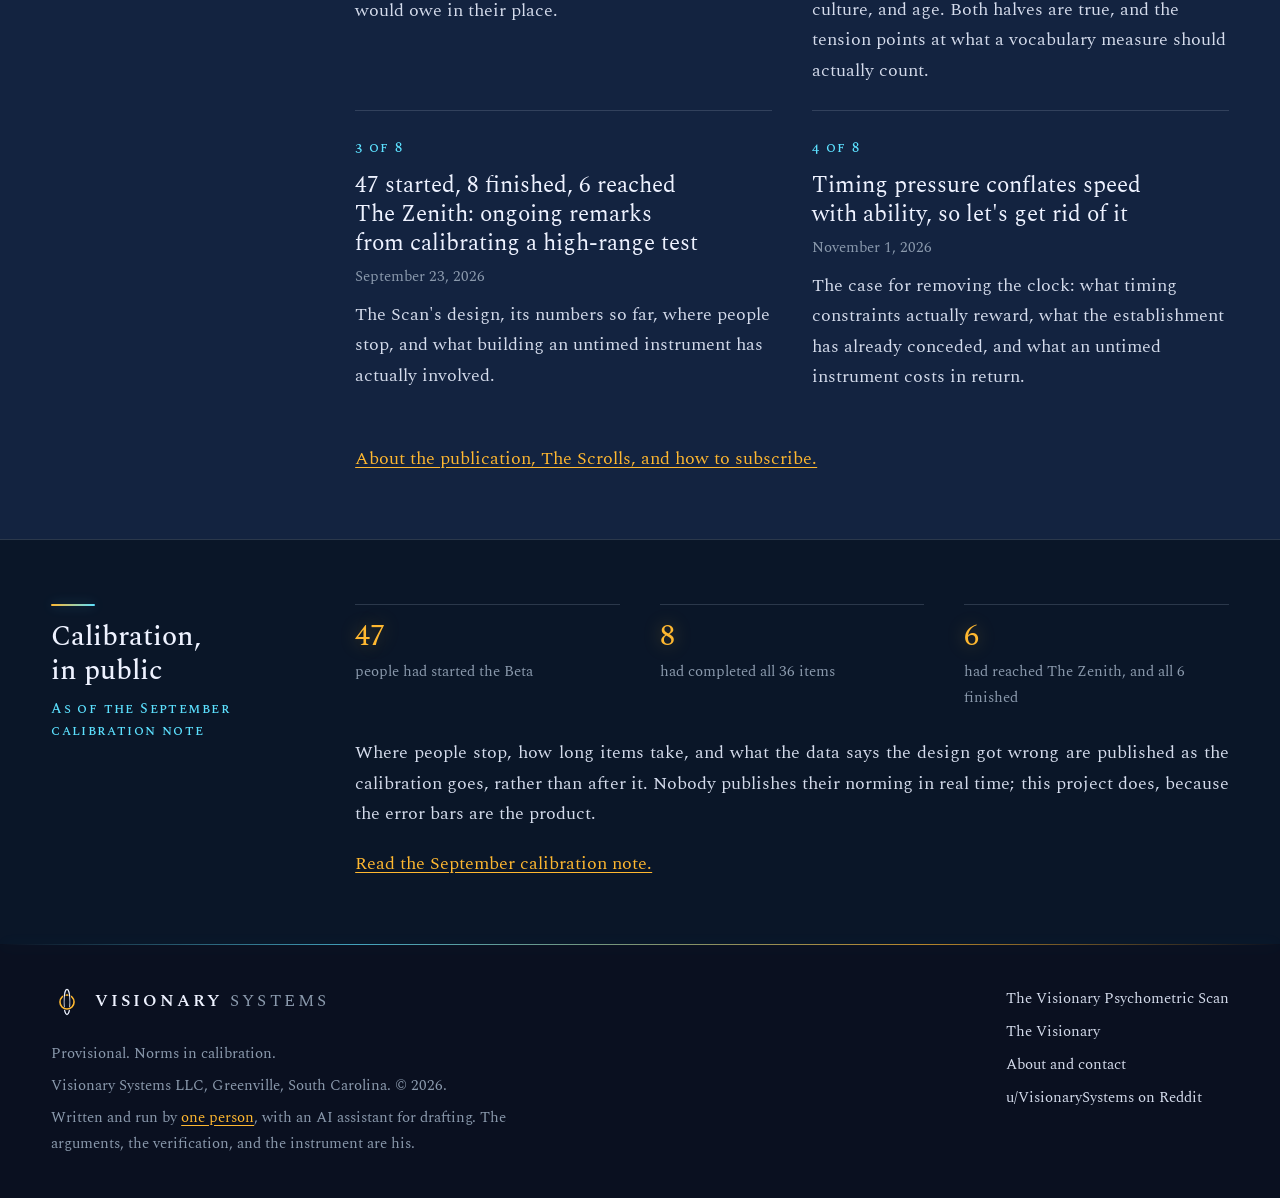
==== commit df21845b: "Figure labels clear the rings, tier names follow their rings, the sky turns, the telescope stands ap" ====
--- a/docs/index.html
+++ b/docs/index.html
@@ -1,6 +1,7 @@
 <!doctype html>
 <html lang="en">
 <head>
+<script>document.documentElement.classList.add("js")</script>
 <meta charset="utf-8">
 <meta name="viewport" content="width=device-width, initial-scale=1, viewport-fit=cover">
 <title>Visionary Systems</title>
@@ -60,7 +61,7 @@
 <mask id="gm-hero"><rect width="200" height="200" fill="#fff"/><ellipse cx="100" cy="100" rx="19" ry="79" stroke="#000" stroke-width="14" fill="none"/><path d="M 67.3 129.44 A 44 44 0 0 0 132.7 129.44" stroke="#fff" stroke-width="15" fill="none"/></mask>
 </defs>
 <ellipse cx="100" cy="100" rx="19" ry="79" stroke="var(--star)" stroke-width="6.5" fill="none" mask="url(#rm-hero)"/>
-<circle cx="100" cy="100" r="44" stroke="var(--mark-gold, var(--gold))" stroke-width="10" fill="none" mask="url(#gm-hero)"/><g mask="url(#gm-hero)"><circle class="spark" r="3.4" fill="var(--gold-hot)"><animateMotion dur="9s" repeatCount="indefinite" path="M 144 100 A 44 44 0 1 1 56 100 A 44 44 0 1 1 144 100"/></circle></g>
+<circle cx="100" cy="100" r="44" stroke="var(--mark-gold, var(--gold))" stroke-width="10" fill="none" mask="url(#gm-hero)"/><g mask="url(#gm-hero)"><circle class="spark" r="2.0" fill="var(--gold-hot)" fill-opacity="0.25"><animateMotion dur="9s" begin="-0.5s" repeatCount="indefinite" path="M 144 100 A 44 44 0 1 1 56 100 A 44 44 0 1 1 144 100"/></circle><circle class="spark" r="2.8" fill="var(--gold-hot)" fill-opacity="0.5"><animateMotion dur="9s" begin="-0.25s" repeatCount="indefinite" path="M 144 100 A 44 44 0 1 1 56 100 A 44 44 0 1 1 144 100"/></circle><circle class="spark" r="4.0" fill="var(--gold-hot)" fill-opacity="1"><animateMotion dur="9s" begin="0s" repeatCount="indefinite" path="M 144 100 A 44 44 0 1 1 56 100 A 44 44 0 1 1 144 100"/></circle></g>
 </svg></div>
 </div>
 </section>
@@ -180,8 +181,9 @@
   // A few stars twinkle; the loop runs only while the hero is on screen and motion is allowed.
   var c = document.getElementById("field");
   if (c && c.getContext) {
-    var ctx = c.getContext("2d"), stars = [], W = 0, H = 0, pts = [];
+    var ctx = c.getContext("2d"), stars = [], W = 0, H = 0, pts = [], pivot = { x: 0, y: 0 };
     var motion = window.matchMedia && window.matchMedia("(prefers-reduced-motion: no-preference)").matches;
+    var OMEGA = 0.0064; // radians per second: one turn of the sky in about sixteen minutes
     function seeded(s) { return function () { s = (s * 9301 + 49297) % 233280; return s / 233280; }; }
     function layout() {
       var r = c.getBoundingClientRect();
@@ -190,34 +192,43 @@
       W = r.width; H = r.height;
       c.width = Math.floor(W * dpr); c.height = Math.floor(H * dpr);
       ctx.setTransform(dpr, 0, 0, dpr, 0, 0);
-      var rnd = seeded(1618), n = Math.round(W * H / 7000);
+      // The sky turns around the mark, so the stars are laid out in a disc around it that covers the canvas at every angle.
+      var m = document.querySelector(".hero-mark .mark"), mr = m && m.getBoundingClientRect();
+      pivot = mr ? { x: mr.left + mr.width / 2 - r.left, y: mr.top + mr.height / 2 - r.top } : { x: W * 0.72, y: H * 0.5 };
+      var far = 0, cs = [[0, 0], [W, 0], [0, H], [W, H]];
+      for (var q = 0; q < 4; q++) far = Math.max(far, Math.hypot(cs[q][0] - pivot.x, cs[q][1] - pivot.y));
+      var rnd = seeded(1618), n = Math.round(Math.PI * far * far / 7000);
       stars = [];
       for (var i = 0; i < n; i++) {
-        var roll = rnd(), x = rnd() * W, y = rnd() * H, s = 0.5 + rnd() * 1.2, a = 0.10 + rnd() * 0.40;
+        var roll = rnd(), rad = far * Math.sqrt(rnd()), th = rnd() * 6.283, s = 0.5 + rnd() * 1.2, a = 0.10 + rnd() * 0.40;
         var col = roll > 0.95 ? "255,184,48" : roll > 0.85 ? "92,225,255" : "238,242,255";
-        if (roll > 0.85) a = 0.7;
-        stars.push({ x: x, y: y, s: s, c: col, a: a, tw: rnd() < 0.14, ph: rnd() * 6.283, rate: 0.6 + rnd() * 1.2 });
+        if (roll > 0.85) a = 0.75;
+        stars.push({ x: rad * Math.cos(th), y: rad * Math.sin(th), s: s, c: col, a: a, tw: rnd() < 0.3, ph: rnd() * 6.283, rate: 0.7 + rnd() * 1.6 });
       }
-      pts = [[0.06, 0.28], [0.11, 0.42], [0.16, 0.36], [0.2, 0.55], [0.17, 0.72]];
+      pts = [[0.06, 0.28], [0.11, 0.42], [0.16, 0.36], [0.2, 0.55], [0.17, 0.72]].map(function (p) { return [p[0] * W - pivot.x, p[1] * H - pivot.y]; });
       return true;
     }
     function draw(t) {
       ctx.clearRect(0, 0, W, H);
+      ctx.save();
+      ctx.translate(pivot.x, pivot.y);
+      ctx.rotate(motion ? (t / 1000) * OMEGA : 0);
       for (var i = 0; i < stars.length; i++) {
-        var st = stars[i], a = st.a;
-        if (st.tw && t) a = st.a * (0.6 + 0.4 * Math.sin(t / 1000 * st.rate + st.ph));
-        ctx.beginPath(); ctx.arc(st.x, st.y, st.s, 0, 6.283);
+        var st = stars[i], a = st.a, sz = st.s;
+        if (st.tw && t) { var w = Math.sin(t / 1000 * st.rate + st.ph); a = st.a * (0.5 + 0.5 * w); sz = st.s * (0.9 + 0.2 * w); }
+        ctx.beginPath(); ctx.arc(st.x, st.y, sz, 0, 6.283);
         ctx.fillStyle = "rgba(" + st.c + "," + a.toFixed(3) + ")"; ctx.fill();
       }
       ctx.strokeStyle = "rgba(139,154,173,0.22)"; ctx.lineWidth = 0.6; ctx.beginPath();
-      for (var j = 0; j < pts.length; j++) { var px = pts[j][0] * W, py = pts[j][1] * H; if (j === 0) ctx.moveTo(px, py); else ctx.lineTo(px, py); }
+      for (var j = 0; j < pts.length; j++) { if (j === 0) ctx.moveTo(pts[j][0], pts[j][1]); else ctx.lineTo(pts[j][0], pts[j][1]); }
       ctx.stroke();
-      for (var k = 0; k < pts.length; k++) { ctx.beginPath(); ctx.arc(pts[k][0] * W, pts[k][1] * H, k === 2 ? 1.8 : 1.3, 0, 6.283); ctx.fillStyle = k === 2 ? "rgba(255,184,48,0.75)" : k === 4 ? "rgba(92,225,255,0.7)" : "rgba(238,242,255,0.6)"; ctx.fill(); }
+      for (var k = 0; k < pts.length; k++) { ctx.beginPath(); ctx.arc(pts[k][0], pts[k][1], k === 2 ? 1.8 : 1.3, 0, 6.283); ctx.fillStyle = k === 2 ? "rgba(255,184,48,0.75)" : k === 4 ? "rgba(92,225,255,0.7)" : "rgba(238,242,255,0.6)"; ctx.fill(); }
+      ctx.restore();
     }
     var visible = true, running = false, last = 0;
     function loop(t) {
       if (!running) return;
-      if (t - last > 40) { last = t; draw(t); }
+      if (t - last > 33) { last = t; draw(t); }
       requestAnimationFrame(loop);
     }
     function start() { if (motion && visible && !document.hidden && !running) { running = true; requestAnimationFrame(loop); } }
@@ -229,6 +240,14 @@
     document.addEventListener("visibilitychange", function () { document.hidden ? stop() : start(); });
     start();
     var tm; window.addEventListener("resize", function () { clearTimeout(tm); tm = setTimeout(function () { if (layout()) draw(0); }, 150); });
+  }
+  // Sections rise into place as they enter the view.
+  var reveals = document.querySelectorAll(".section, .essay-head .wrap, .notfound .wrap");
+  if ("IntersectionObserver" in window && reveals.length) {
+    var io = new IntersectionObserver(function (es) {
+      es.forEach(function (en) { if (en.isIntersecting) { en.target.classList.add("in"); io.unobserve(en.target); } });
+    }, { rootMargin: "0px 0px -8% 0px", threshold: 0.08 });
+    Array.prototype.forEach.call(reveals, function (el) { el.classList.add("reveal"); io.observe(el); });
   }
   // Reading progress on essay pages.
   var bar = document.querySelector(".progress span");
--- a/docs/style.css
+++ b/docs/style.css
@@ -264,11 +264,29 @@
 .hero::before {
   content: "";
   position: absolute;
-  inset: 0;
+  inset: -12%;
   pointer-events: none;
   background:
-    radial-gradient(52% 70% at 78% 48%, rgba(255, 184, 48, 0.17), transparent 68%),
-    radial-gradient(42% 60% at 6% 100%, rgba(92, 225, 255, 0.14), transparent 68%);
+    radial-gradient(42% 60% at 76% 50%, rgba(255, 184, 48, 0.19), transparent 68%),
+    radial-gradient(36% 52% at 12% 96%, rgba(92, 225, 255, 0.16), transparent 68%);
+}
+@keyframes aurora {
+  0%   { transform: translate(0, 0) scale(1); }
+  50%  { transform: translate(-2.5%, 2%) scale(1.06); }
+  100% { transform: translate(1.5%, -1.5%) scale(1); }
+}
+@keyframes rise {
+  from { opacity: 0; transform: translateY(16px); }
+  to   { opacity: 1; transform: none; }
+}
+@media (prefers-reduced-motion: no-preference) {
+  .hero::before { animation: aurora 26s ease-in-out infinite alternate; }
+  .hero-text > * { animation: rise 0.9s cubic-bezier(0.2, 0.7, 0.2, 1) both; }
+  .hero-text > :nth-child(2) { animation-delay: 0.12s; }
+  .hero-text > :nth-child(3) { animation-delay: 0.24s; }
+  .hero-mark { animation: rise 1.1s cubic-bezier(0.2, 0.7, 0.2, 1) both; }
+  html.js .reveal { opacity: 0; transform: translateY(18px); transition: opacity 0.7s ease, transform 0.7s cubic-bezier(0.2, 0.7, 0.2, 1); }
+  html.js .reveal.in { opacity: 1; transform: none; }
 }
 .hero canvas {
   position: absolute;
@@ -316,11 +334,11 @@
 }
 .spark { filter: drop-shadow(0 0 3px var(--gold-hot)); }
 @keyframes breathe {
-  from { filter: drop-shadow(0 0 22px var(--glow)) drop-shadow(0 0 60px rgba(255, 184, 48, 0.12)); }
-  to   { filter: drop-shadow(0 0 34px var(--glow)) drop-shadow(0 0 90px rgba(255, 184, 48, 0.22)); }
+  from { filter: drop-shadow(0 0 16px var(--glow)) drop-shadow(0 0 50px rgba(255, 184, 48, 0.10)); }
+  to   { filter: drop-shadow(0 0 40px var(--glow)) drop-shadow(0 0 110px rgba(255, 184, 48, 0.26)); }
 }
 @media (prefers-reduced-motion: no-preference) {
-  .hero-mark .mark { animation: breathe 7s ease-in-out infinite alternate; }
+  .hero-mark .mark { animation: breathe 6s ease-in-out infinite alternate; }
 }
 @media (prefers-reduced-motion: reduce) {
   .spark { display: none; }
@@ -427,9 +445,15 @@
 .profile .pt { fill: var(--gold-hot); filter: drop-shadow(0 0 4px var(--glow)); }
 .profile .pt-x { fill: var(--field); stroke: var(--gold-hot); stroke-width: 2; }
 .profile text { font-family: var(--body); fill: var(--ink); font-size: 14px; }
-.profile .tier { fill: var(--slate); font-size: 11.5px; font-style: italic; paint-order: stroke; stroke: var(--field); stroke-width: 5px; stroke-linejoin: round; }
+.profile .tier { font-family: var(--caps); fill: var(--slate); font-size: 11px; letter-spacing: 0.14em; paint-order: stroke; stroke: var(--field); stroke-width: 5px; stroke-linejoin: round; }
 .profile .code { font-family: var(--caps); fill: var(--ion); font-size: 12px; letter-spacing: 0.08em; }
 .profile figcaption { color: var(--slate); font-size: 0.95rem; margin-top: 0.9rem; max-width: var(--measure); }
+@media (max-width: 600px) {
+  /* The figure scales down with the screen, so its type scales up to stay legible */
+  .profile text { font-size: 19px; }
+  .profile .code { font-size: 16px; }
+  .profile .tier { font-size: 14px; }
+}
 
 /* Tier map */
 
@@ -491,7 +515,7 @@
 }
 .theme-toggle::before { content: ""; width: 0.55rem; height: 0.55rem; border-radius: 50%; background: var(--gold); box-shadow: 0 0 8px var(--glow); }
 .theme-toggle:hover { border-color: var(--ion); color: var(--star); box-shadow: 0 0 14px var(--glow-ion); }
-.progress { position: fixed; top: 0; left: 0; right: 0; height: 2px; z-index: 4; pointer-events: none; }
+.progress { position: fixed; top: 0; left: 0; right: 0; height: 4px; z-index: 4; pointer-events: none; }
 .progress span { display: block; height: 100%; transform-origin: 0 50%; transform: scaleX(0); background: var(--neon); box-shadow: 0 0 10px var(--glow-ion); }
 .essay-head h1 { font-size: clamp(2.1rem, 1.2rem + 3.2vw, 4rem); max-width: 32ch; }
 .essay-head .meta { color: var(--slate); margin-top: 1.2rem; font-size: 1rem; }
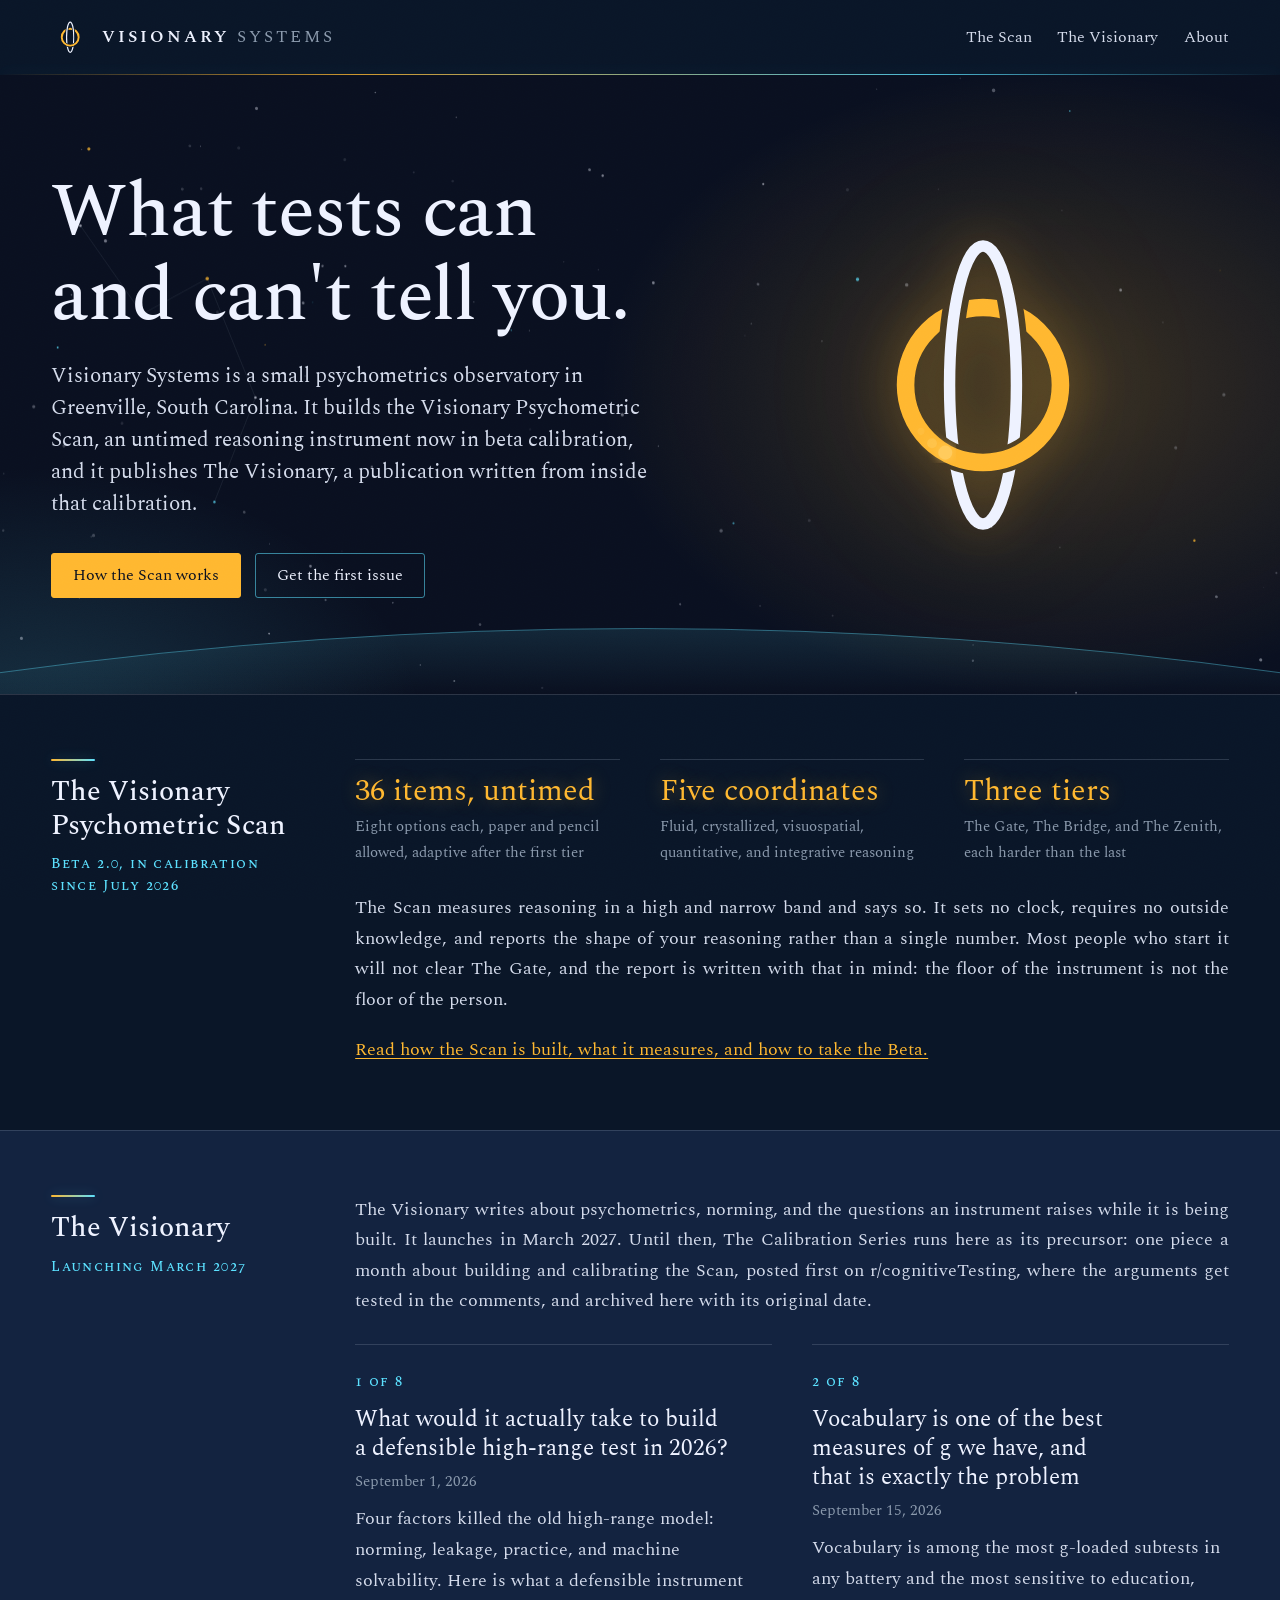
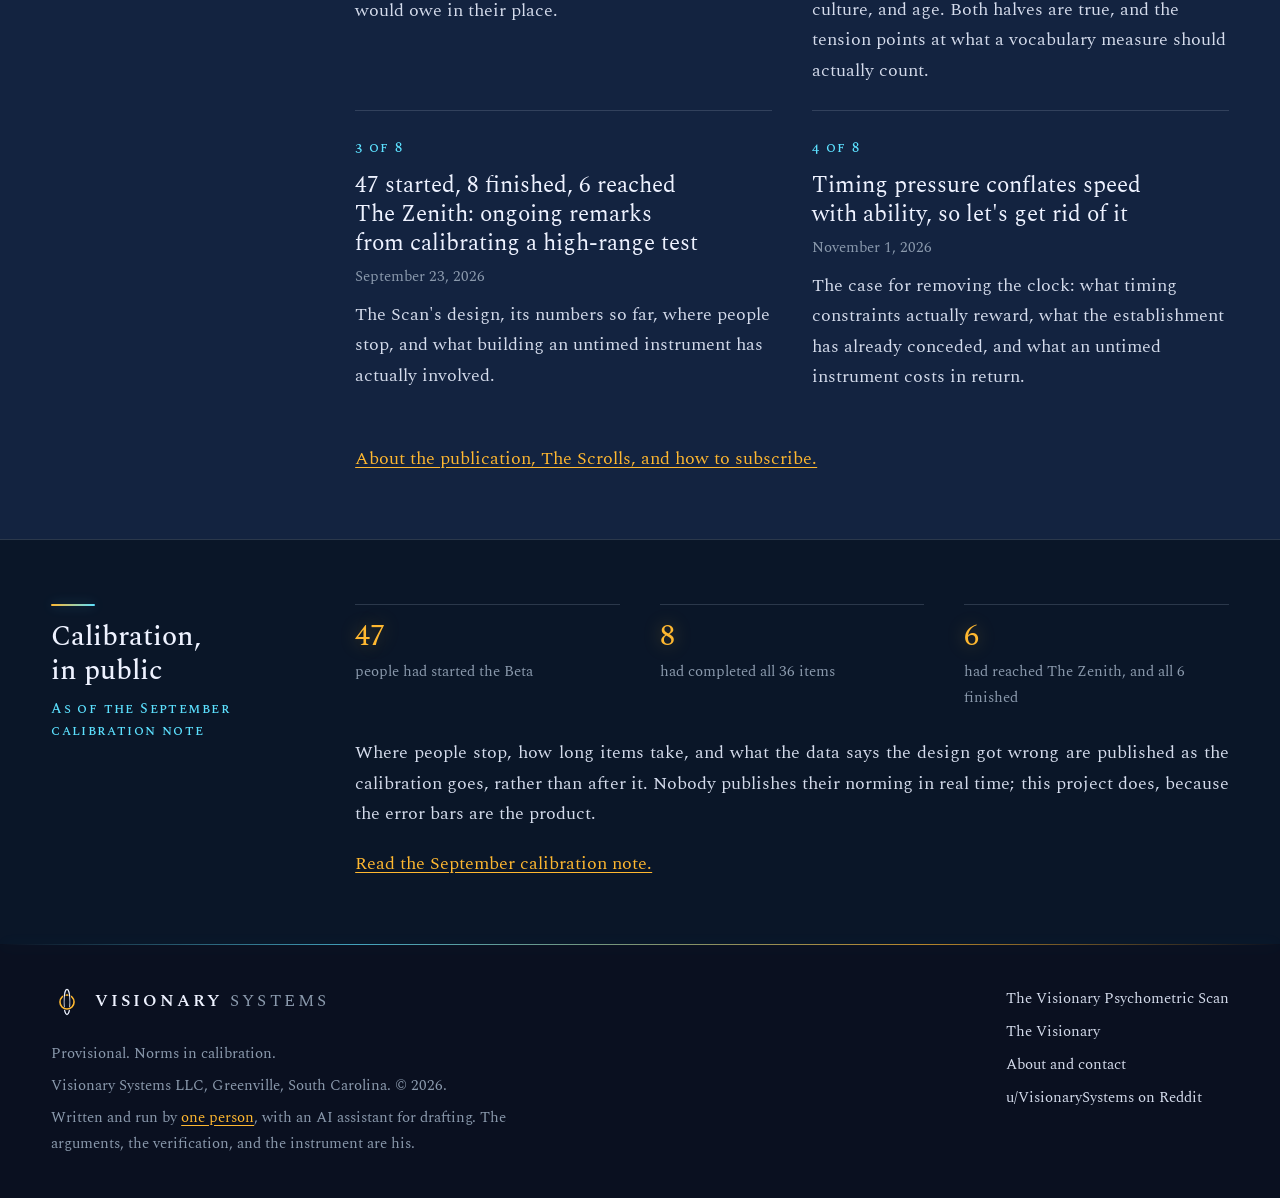
==== commit 411da817: "The name line in the founder's words, observatory on About, tier names over the axes, a little more " ====
--- a/docs/index.html
+++ b/docs/index.html
@@ -61,7 +61,7 @@
 <mask id="gm-hero"><rect width="200" height="200" fill="#fff"/><ellipse cx="100" cy="100" rx="19" ry="79" stroke="#000" stroke-width="14" fill="none"/><path d="M 67.3 129.44 A 44 44 0 0 0 132.7 129.44" stroke="#fff" stroke-width="15" fill="none"/></mask>
 </defs>
 <ellipse cx="100" cy="100" rx="19" ry="79" stroke="var(--star)" stroke-width="6.5" fill="none" mask="url(#rm-hero)"/>
-<circle cx="100" cy="100" r="44" stroke="var(--mark-gold, var(--gold))" stroke-width="10" fill="none" mask="url(#gm-hero)"/><g mask="url(#gm-hero)"><circle class="spark" r="2.0" fill="var(--gold-hot)" fill-opacity="0.25"><animateMotion dur="9s" begin="-0.5s" repeatCount="indefinite" path="M 144 100 A 44 44 0 1 1 56 100 A 44 44 0 1 1 144 100"/></circle><circle class="spark" r="2.8" fill="var(--gold-hot)" fill-opacity="0.5"><animateMotion dur="9s" begin="-0.25s" repeatCount="indefinite" path="M 144 100 A 44 44 0 1 1 56 100 A 44 44 0 1 1 144 100"/></circle><circle class="spark" r="4.0" fill="var(--gold-hot)" fill-opacity="1"><animateMotion dur="9s" begin="0s" repeatCount="indefinite" path="M 144 100 A 44 44 0 1 1 56 100 A 44 44 0 1 1 144 100"/></circle></g>
+<circle cx="100" cy="100" r="44" stroke="var(--mark-gold, var(--gold))" stroke-width="10" fill="none" mask="url(#gm-hero)"/><g mask="url(#gm-hero)"><circle class="spark" r="2.0" fill="var(--gold-hot)" fill-opacity="0.25"><animateMotion dur="7.5s" begin="-0.5s" repeatCount="indefinite" path="M 144 100 A 44 44 0 1 1 56 100 A 44 44 0 1 1 144 100"/></circle><circle class="spark" r="2.8" fill="var(--gold-hot)" fill-opacity="0.5"><animateMotion dur="7.5s" begin="-0.25s" repeatCount="indefinite" path="M 144 100 A 44 44 0 1 1 56 100 A 44 44 0 1 1 144 100"/></circle><circle class="spark" r="4.0" fill="var(--gold-hot)" fill-opacity="1"><animateMotion dur="7.5s" begin="0s" repeatCount="indefinite" path="M 144 100 A 44 44 0 1 1 56 100 A 44 44 0 1 1 144 100"/></circle></g>
 </svg></div>
 </div>
 </section>
@@ -183,7 +183,7 @@
   if (c && c.getContext) {
     var ctx = c.getContext("2d"), stars = [], W = 0, H = 0, pts = [], pivot = { x: 0, y: 0 };
     var motion = window.matchMedia && window.matchMedia("(prefers-reduced-motion: no-preference)").matches;
-    var OMEGA = 0.0064; // radians per second: one turn of the sky in about sixteen minutes
+    var OMEGA = 0.0092; // radians per second: one turn of the sky in about eleven minutes
     function seeded(s) { return function () { s = (s * 9301 + 49297) % 233280; return s / 233280; }; }
     function layout() {
       var r = c.getBoundingClientRect();
@@ -203,7 +203,7 @@
         var roll = rnd(), rad = far * Math.sqrt(rnd()), th = rnd() * 6.283, s = 0.5 + rnd() * 1.2, a = 0.10 + rnd() * 0.40;
         var col = roll > 0.95 ? "255,184,48" : roll > 0.85 ? "92,225,255" : "238,242,255";
         if (roll > 0.85) a = 0.75;
-        stars.push({ x: rad * Math.cos(th), y: rad * Math.sin(th), s: s, c: col, a: a, tw: rnd() < 0.3, ph: rnd() * 6.283, rate: 0.7 + rnd() * 1.6 });
+        stars.push({ x: rad * Math.cos(th), y: rad * Math.sin(th), s: s, c: col, a: a, tw: rnd() < 0.4, ph: rnd() * 6.283, rate: 0.8 + rnd() * 1.8 });
       }
       pts = [[0.06, 0.28], [0.11, 0.42], [0.16, 0.36], [0.2, 0.55], [0.17, 0.72]].map(function (p) { return [p[0] * W - pivot.x, p[1] * H - pivot.y]; });
       return true;
--- a/docs/style.css
+++ b/docs/style.css
@@ -272,15 +272,15 @@
 }
 @keyframes aurora {
   0%   { transform: translate(0, 0) scale(1); }
-  50%  { transform: translate(-2.5%, 2%) scale(1.06); }
-  100% { transform: translate(1.5%, -1.5%) scale(1); }
+  50%  { transform: translate(-3.5%, 2.5%) scale(1.08); }
+  100% { transform: translate(2%, -2%) scale(1.02); }
 }
 @keyframes rise {
   from { opacity: 0; transform: translateY(16px); }
   to   { opacity: 1; transform: none; }
 }
 @media (prefers-reduced-motion: no-preference) {
-  .hero::before { animation: aurora 26s ease-in-out infinite alternate; }
+  .hero::before { animation: aurora 20s ease-in-out infinite alternate; }
   .hero-text > * { animation: rise 0.9s cubic-bezier(0.2, 0.7, 0.2, 1) both; }
   .hero-text > :nth-child(2) { animation-delay: 0.12s; }
   .hero-text > :nth-child(3) { animation-delay: 0.24s; }
@@ -338,7 +338,7 @@
   to   { filter: drop-shadow(0 0 40px var(--glow)) drop-shadow(0 0 110px rgba(255, 184, 48, 0.26)); }
 }
 @media (prefers-reduced-motion: no-preference) {
-  .hero-mark .mark { animation: breathe 6s ease-in-out infinite alternate; }
+  .hero-mark .mark { animation: breathe 5s ease-in-out infinite alternate; }
 }
 @media (prefers-reduced-motion: reduce) {
   .spark { display: none; }
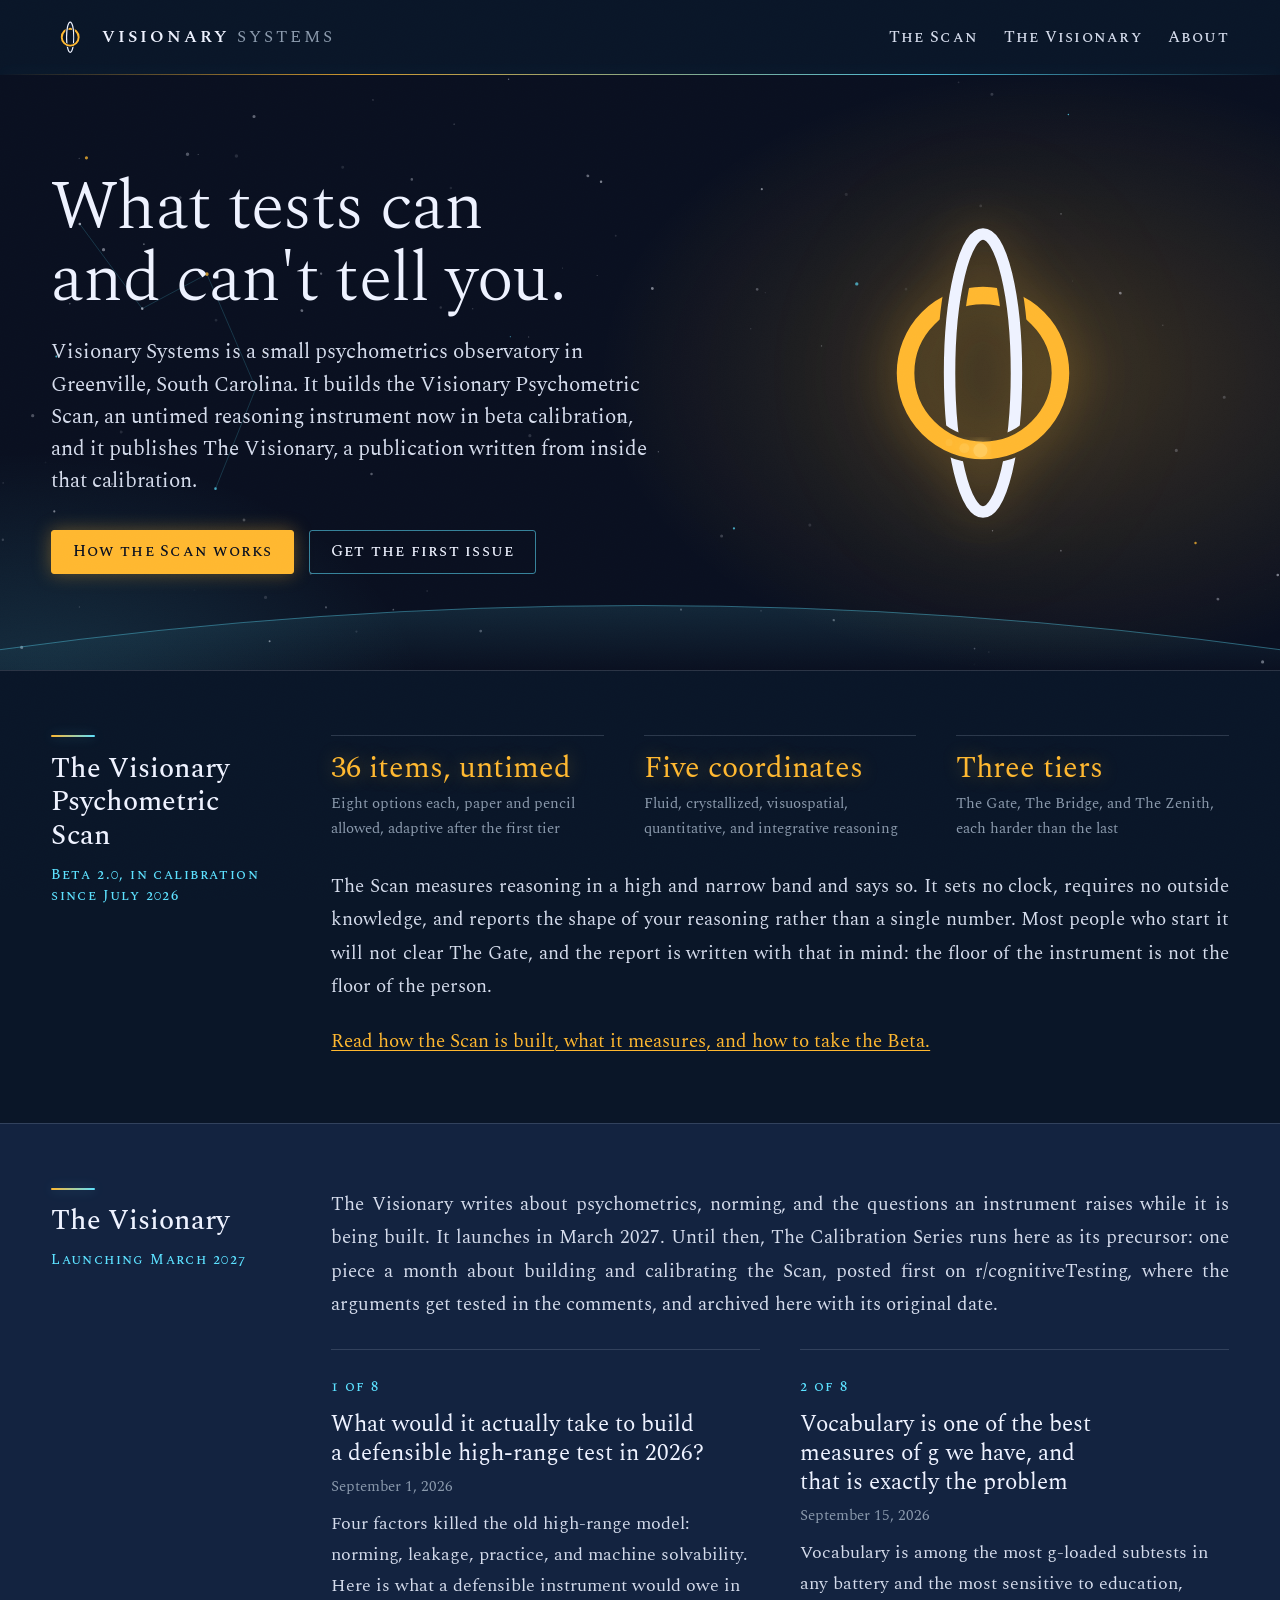
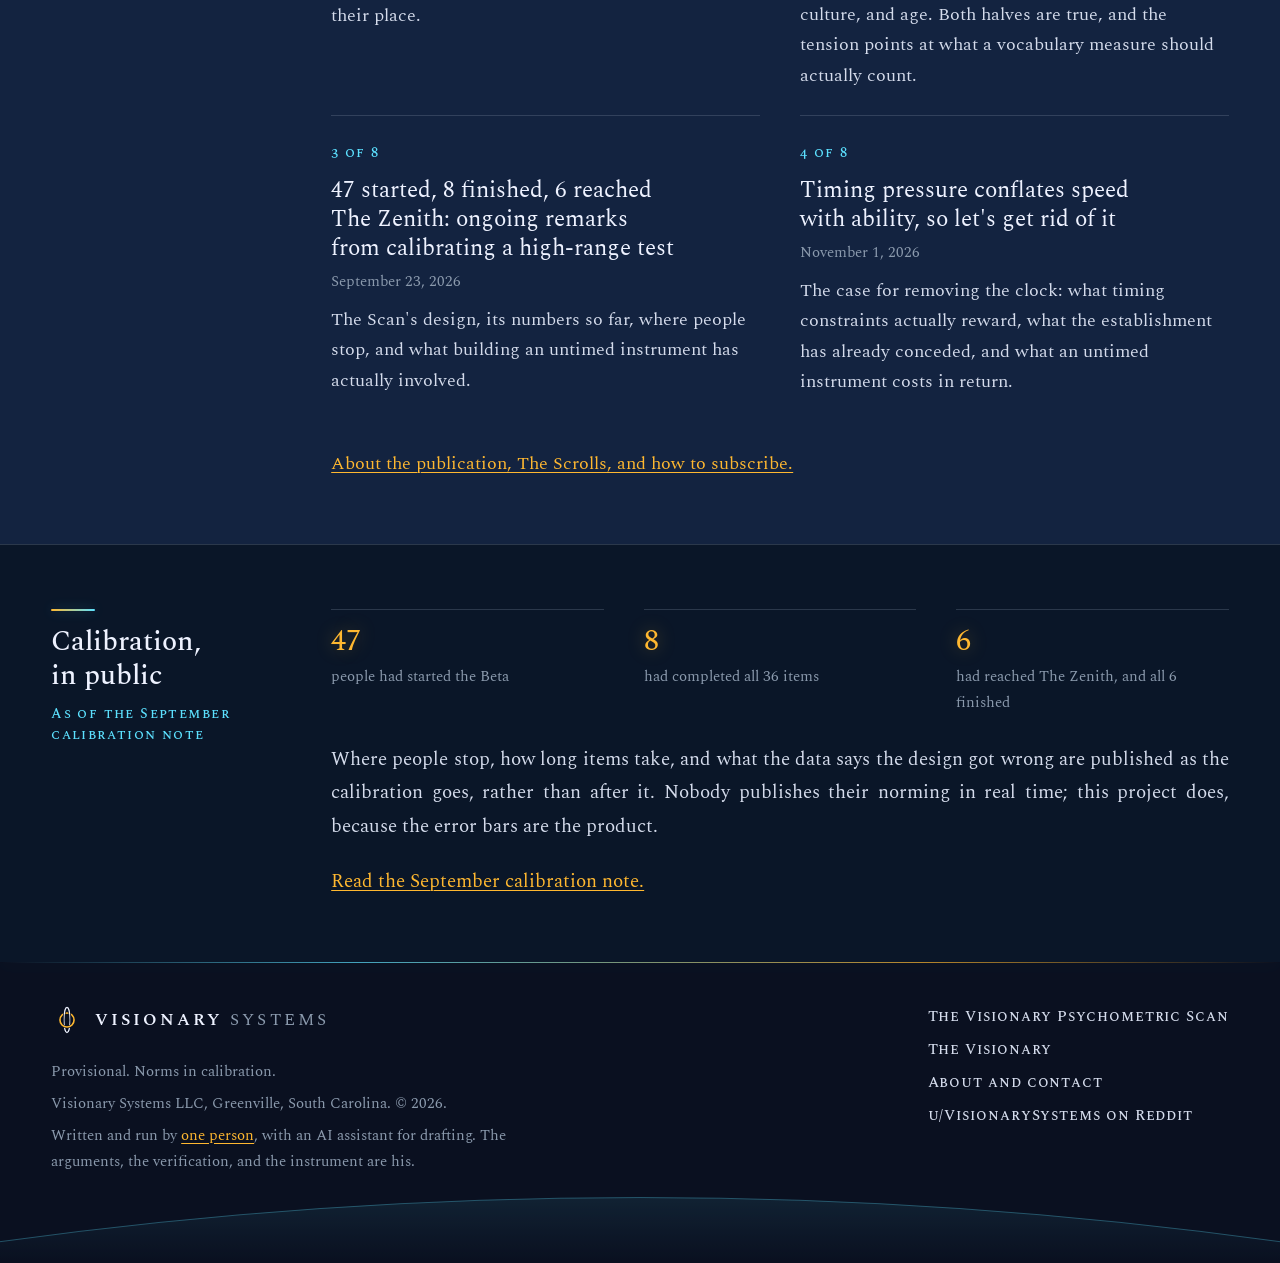
==== commit a5c7a6c3: "Page heads in two columns, prose fills its column, Spectral Light titles, drop caps, the footer on t" ====
--- a/docs/index.html
+++ b/docs/index.html
@@ -122,7 +122,11 @@
 </div>
 </section>
 </main>
-<footer class="site-footer"><div class="wrap">
+<footer class="site-footer"><svg class="horizon" viewBox="0 0 1000 80" preserveAspectRatio="none" aria-hidden="true" focusable="false">
+<defs><linearGradient id="hz" x1="0" y1="0" x2="0" y2="1"><stop offset="0" stop-color="#5CE1FF" stop-opacity="0.11"/><stop offset="1" stop-color="#5CE1FF" stop-opacity="0"/></linearGradient></defs>
+<path d="M0 80 L0 58 Q 500 -34 1000 58 L1000 80 Z" fill="url(#hz)"/>
+<path d="M0 58 Q 500 -34 1000 58" fill="none" stroke="#5CE1FF" stroke-opacity="0.38" stroke-width="1" vector-effect="non-scaling-stroke"/>
+</svg><div class="wrap">
 <div>
 <a class="lockup" href="index.html" aria-label="Visionary Systems home"><svg class="mark" viewBox="0 0 200 200" fill="none" aria-hidden="true" focusable="false">
 <defs>
@@ -219,7 +223,7 @@
         ctx.beginPath(); ctx.arc(st.x, st.y, sz, 0, 6.283);
         ctx.fillStyle = "rgba(" + st.c + "," + a.toFixed(3) + ")"; ctx.fill();
       }
-      ctx.strokeStyle = "rgba(139,154,173,0.22)"; ctx.lineWidth = 0.6; ctx.beginPath();
+      ctx.strokeStyle = "rgba(92,225,255,0.26)"; ctx.lineWidth = 0.7; ctx.beginPath();
       for (var j = 0; j < pts.length; j++) { if (j === 0) ctx.moveTo(pts[j][0], pts[j][1]); else ctx.lineTo(pts[j][0], pts[j][1]); }
       ctx.stroke();
       for (var k = 0; k < pts.length; k++) { ctx.beginPath(); ctx.arc(pts[k][0], pts[k][1], k === 2 ? 1.8 : 1.3, 0, 6.283); ctx.fillStyle = k === 2 ? "rgba(255,184,48,0.75)" : k === 4 ? "rgba(92,225,255,0.7)" : "rgba(238,242,255,0.6)"; ctx.fill(); }
--- a/docs/style.css
+++ b/docs/style.css
@@ -12,6 +12,7 @@
 
 /* Fonts */
 
+@font-face { font-family: "Spectral"; font-style: normal; font-weight: 300; font-display: swap; src: url("assets/fonts/spectral-latin-300-normal.woff2") format("woff2"); }
 @font-face { font-family: "Spectral"; font-style: normal; font-weight: 400; font-display: swap; src: url("assets/fonts/spectral-latin-400-normal.woff2") format("woff2"); }
 @font-face { font-family: "Spectral"; font-style: italic; font-weight: 400; font-display: swap; src: url("assets/fonts/spectral-latin-400-italic.woff2") format("woff2"); }
 @font-face { font-family: "Spectral"; font-style: normal; font-weight: 500; font-display: swap; src: url("assets/fonts/spectral-latin-500-normal.woff2") format("woff2"); }
@@ -47,10 +48,11 @@
 
   --wide: 84rem;                      /* container for everything */
   --gutter: clamp(16px, 4vw, 56px);   /* side gutters, fluid */
-  --rail: 15rem;                      /* heading rail on interior sections */
-  --rail-gap: 4rem;
-  --measure: 58rem;                   /* reading column inside the content column */
-  --measure-essay: 60rem;             /* reading column on essay pages */
+  --rail: 14rem;                      /* heading rail on interior sections */
+  --rail-gap: 3.5rem;
+  --measure: 60rem;                   /* captions and notes; prose fills its column */
+  --measure-essay: 60rem;
+  --h1: clamp(2.6rem, 1.3rem + 3.8vw, 4.8rem);   /* every page title, the hero included */
 
   color-scheme: dark;
 }
@@ -131,7 +133,7 @@
   margin: 0;
   text-wrap: balance;
 }
-h1 { font-size: clamp(2.2rem, 1.3rem + 3.4vw, 4.4rem); letter-spacing: -0.015em; }
+h1 { font-size: var(--h1); font-weight: 300; letter-spacing: -0.01em; line-height: 1.04; }
 h2 { font-size: clamp(1.45rem, 1.1rem + 1.2vw, 1.75rem); line-height: 1.2; }
 h3 { font-size: 1.25rem; line-height: 1.3; }
 
@@ -165,6 +167,10 @@
 }
 
 .prose { max-width: var(--measure); }
+.content > .prose, .content .choices, .content .coords, .content .essays, .content .facts, .content .tiermap { max-width: none; }
+@media (min-width: 1000px) {
+  .content > .prose { font-size: 1.2rem; line-height: 1.75; }
+}
 .prose > * + * { margin-top: 1.1em; }
 .prose h3 { margin-top: 1.8em; margin-bottom: 0.4em; }
 .prose ul, .prose ol { padding-left: 1.3em; }
@@ -249,7 +255,7 @@
 .wordmark span { color: var(--slate); font-weight: 400; }
 
 .site-nav { display: flex; flex-wrap: wrap; gap: 1.6rem; }
-.site-nav a { color: var(--ink); text-decoration: none; font-size: 1rem; }
+.site-nav a { color: var(--ink); text-decoration: none; font-family: var(--caps); font-size: 0.98rem; letter-spacing: 0.08em; }
 .site-nav a:hover { color: var(--gold-hot); }
 .site-nav a[aria-current="page"] { color: var(--gold); text-shadow: 0 0 10px var(--glow); }
 
@@ -319,7 +325,7 @@
   .hero-mark .mark { width: min(13rem, 46vw); }
 }
 .hero-text { min-width: 0; }
-.hero-text h1 { font-size: clamp(2.6rem, 1.4rem + 4.2vw, 5rem); margin-bottom: 1.3rem; }
+.hero-text h1 { margin-bottom: 1.3rem; }
 .lede {
   font-size: 1.3rem;
   line-height: 1.55;
@@ -352,8 +358,9 @@
 }
 .button {
   display: inline-block;
-  font-family: var(--body);
-  font-size: 1rem;
+  font-family: var(--caps);
+  font-size: 0.98rem;
+  letter-spacing: 0.08em;
   line-height: 1;
   padding: 0.85rem 1.3rem;
   border-radius: 3px;
@@ -363,8 +370,8 @@
   text-shadow: none;
 }
 .button:hover { text-shadow: none; }
-.button-primary { background: var(--gold); color: var(--field-0); border-color: var(--gold); }
-.button-primary:hover { background: var(--gold-hot); border-color: var(--gold-hot); color: var(--field-0); box-shadow: 0 0 24px var(--glow); }
+.button-primary { background: var(--gold); color: var(--field-0); border-color: var(--gold); box-shadow: 0 0 18px var(--glow); }
+.button-primary:hover { background: var(--gold-hot); border-color: var(--gold-hot); color: var(--field-0); box-shadow: 0 0 30px var(--glow), 0 0 60px var(--glow-ion); }
 .button-ghost { background: transparent; color: var(--star); border-color: var(--ion-dim); }
 .button-ghost:hover { border-color: var(--ion); color: var(--ion-hot); box-shadow: 0 0 20px var(--glow-ion); }
 
@@ -374,13 +381,27 @@
 .band + .band { border-top: 1px solid var(--line); }
 .band-raised { background: var(--field-2); }
 
-.page-head { padding-block: 4rem 0; }
-.page-head h1 { max-width: 20ch; }
-.page-head.with-figure { display: grid; grid-template-columns: minmax(0, 1fr); gap: 1.5rem 3rem; align-items: end; }
-.page-head.with-figure .observer { width: min(22rem, 100%); margin: 0; }
-@media (min-width: 760px) {
-  .page-head.with-figure { grid-template-columns: minmax(0, 1fr) auto; }
-  .page-head.with-figure .observer { justify-self: end; }
+.page-head { padding-block: 3.6rem 0; display: grid; grid-template-columns: minmax(0, 1fr); gap: 2rem 3.5rem; align-items: center; }
+.page-head h1 { max-width: 18ch; }
+.page-head .eyebrow::before {
+  content: "";
+  display: block;
+  width: 3.5rem;
+  height: 2px;
+  border-radius: 2px;
+  margin-bottom: 1.1rem;
+  background: var(--neon);
+  box-shadow: 0 0 12px var(--glow-ion);
+}
+.page-head .lede { margin-top: 1.4rem; max-width: 34rem; font-size: 1.35rem; }
+.page-head .observer { width: min(26rem, 100%); margin: 0; justify-self: center; }
+.page-head .profile { width: 100%; }
+.page-head .profile svg { max-width: none; }
+.page-head .facts { gap: 1.2rem 2rem; }
+@media (min-width: 900px) {
+  .page-head { grid-template-columns: minmax(0, 1fr) minmax(0, 1fr); }
+  .page-head .observer { justify-self: end; }
+  .page-head .facts { grid-template-columns: repeat(2, minmax(0, 1fr)); }
 }
 .page-head + .section { margin-top: 2.2rem; }
 .band-page { padding-block: 0 4.5rem; }
@@ -437,6 +458,7 @@
 
 .profile { margin: 0; }
 .profile svg { display: block; width: 100%; max-width: 46rem; height: auto; }
+.profile .band { filter: drop-shadow(0 0 10px var(--glow-ion)); }
 .profile .ring { fill: none; stroke: var(--line); stroke-width: 1; }
 .profile .axis { stroke: var(--line); stroke-width: 1; }
 .profile .axis-x { stroke: var(--ion-dim); stroke-dasharray: 3 4; }
@@ -445,7 +467,7 @@
 .profile .pt { fill: var(--gold-hot); filter: drop-shadow(0 0 4px var(--glow)); }
 .profile .pt-x { fill: var(--field); stroke: var(--gold-hot); stroke-width: 2; }
 .profile text { font-family: var(--body); fill: var(--ink); font-size: 14px; }
-.profile .tier { font-family: var(--caps); fill: var(--slate); font-size: 11px; letter-spacing: 0.14em; paint-order: stroke; stroke: var(--field); stroke-width: 5px; stroke-linejoin: round; }
+.profile .tier { font-family: var(--caps); fill: var(--slate); font-size: 10.5px; letter-spacing: 0.14em; paint-order: stroke; stroke: var(--field); stroke-width: 5px; stroke-linejoin: round; }
 .profile .code { font-family: var(--caps); fill: var(--ion); font-size: 12px; letter-spacing: 0.08em; }
 .profile figcaption { color: var(--slate); font-size: 0.95rem; margin-top: 0.9rem; max-width: var(--measure); }
 @media (max-width: 600px) {
@@ -460,6 +482,7 @@
 .tiermap { margin: 0; overflow-x: auto; }
 .tiermap svg { display: block; width: 100%; min-width: 560px; height: auto; }
 .tiermap circle { filter: drop-shadow(0 0 3px rgba(255, 184, 48, 0.6)); }
+.tiermap line { filter: drop-shadow(0 0 4px var(--glow-ion)); }
 .tiermap figcaption { color: var(--slate); font-size: 0.95rem; margin-top: 0.9rem; max-width: var(--measure); }
 
 /* Rules list */
@@ -480,6 +503,7 @@
   opacity: 0;
 }
 .essays li:hover::before { opacity: 1; box-shadow: 0 0 12px var(--glow-ion); }
+.essays li:hover { background: linear-gradient(180deg, rgba(92, 225, 255, 0.05), transparent 70%); }
 .essays .title { display: block; font-family: var(--display); font-size: 1.45rem; line-height: 1.25; color: var(--star); text-decoration: none; margin-top: 0.5rem; text-wrap: balance; }
 .essays .title:hover { color: var(--gold-hot); text-shadow: 0 0 14px var(--glow); }
 .essays .meta { color: var(--slate); font-size: 0.95rem; margin-top: 0.4rem; }
@@ -517,10 +541,20 @@
 .theme-toggle:hover { border-color: var(--ion); color: var(--star); box-shadow: 0 0 14px var(--glow-ion); }
 .progress { position: fixed; top: 0; left: 0; right: 0; height: 4px; z-index: 4; pointer-events: none; }
 .progress span { display: block; height: 100%; transform-origin: 0 50%; transform: scaleX(0); background: var(--neon); box-shadow: 0 0 10px var(--glow-ion); }
-.essay-head h1 { font-size: clamp(2.1rem, 1.2rem + 3.2vw, 4rem); max-width: 32ch; }
+.essay-head h1 { max-width: 30ch; }
 .essay-head .meta { color: var(--slate); margin-top: 1.2rem; font-size: 1rem; }
 .essay-body { padding-block: 2.8rem 3.8rem; }
-.essay-body .prose { max-width: var(--measure-essay); font-size: 1.25rem; line-height: 1.72; }
+.essay-body .prose { max-width: none; font-size: 1.25rem; line-height: 1.72; }
+@media (min-width: 1000px) { .essay-body .prose { font-size: 1.3rem; line-height: 1.74; } }
+.essay-body .prose > p:first-of-type::first-letter {
+  float: left;
+  font-weight: 300;
+  font-size: 3.9em;
+  line-height: 0.82;
+  padding: 0.06em 0.14em 0 0;
+  color: var(--gold);
+  text-shadow: 0 0 18px var(--glow);
+}
 .essay-foot { border-top: 1px solid var(--line); padding-block: 1.8rem 3.2rem; color: var(--slate); font-size: 0.95rem; }
 .essay-foot .prose { max-width: var(--measure-essay); }
 .essay-foot a { color: var(--gold); }
@@ -581,7 +615,8 @@
 
 /* Footer */
 
-.site-footer { position: relative; background: var(--field-0); }
+.site-footer { position: relative; background: var(--field-0); overflow: hidden; }
+.site-footer .horizon { opacity: 0.8; }
 .site-footer::before {
   content: "";
   position: absolute;
@@ -596,7 +631,8 @@
   grid-template-columns: minmax(0, 1fr) auto;
   gap: 1.4rem 2rem;
   align-items: start;
-  padding-block: 2.6rem;
+  position: relative;
+  padding-block: 2.6rem 5.5rem;
   color: var(--slate);
   font-size: 0.95rem;
 }
@@ -604,7 +640,7 @@
 .site-footer .colophon { margin-top: 0.9rem; max-width: 60ch; }
 .site-footer .colophon p + p { margin-top: 0.4em; }
 .site-footer nav { display: grid; gap: 0.45rem; text-align: left; }
-.site-footer nav a { color: var(--ink); text-decoration: none; }
+.site-footer nav a { color: var(--ink); text-decoration: none; font-family: var(--caps); letter-spacing: 0.06em; }
 .site-footer nav a:hover { color: var(--gold-hot); }
 
 /* Responsive */
@@ -617,7 +653,9 @@
   .facts { grid-template-columns: minmax(0, 1fr); }
   .site-footer .wrap { grid-template-columns: minmax(0, 1fr); }
   .band { padding-block: 2.8rem; }
-  .page-head { padding-block: 2.6rem 0; }
+  .page-head { padding-block: 2.6rem 0; gap: 1.6rem; }
+  .page-head .observer { width: min(16rem, 70%); }
+  .page-head .lede { font-size: 1.15rem; }
   .section + .section { margin-top: 2.6rem; padding-top: 2.4rem; }
 }
 
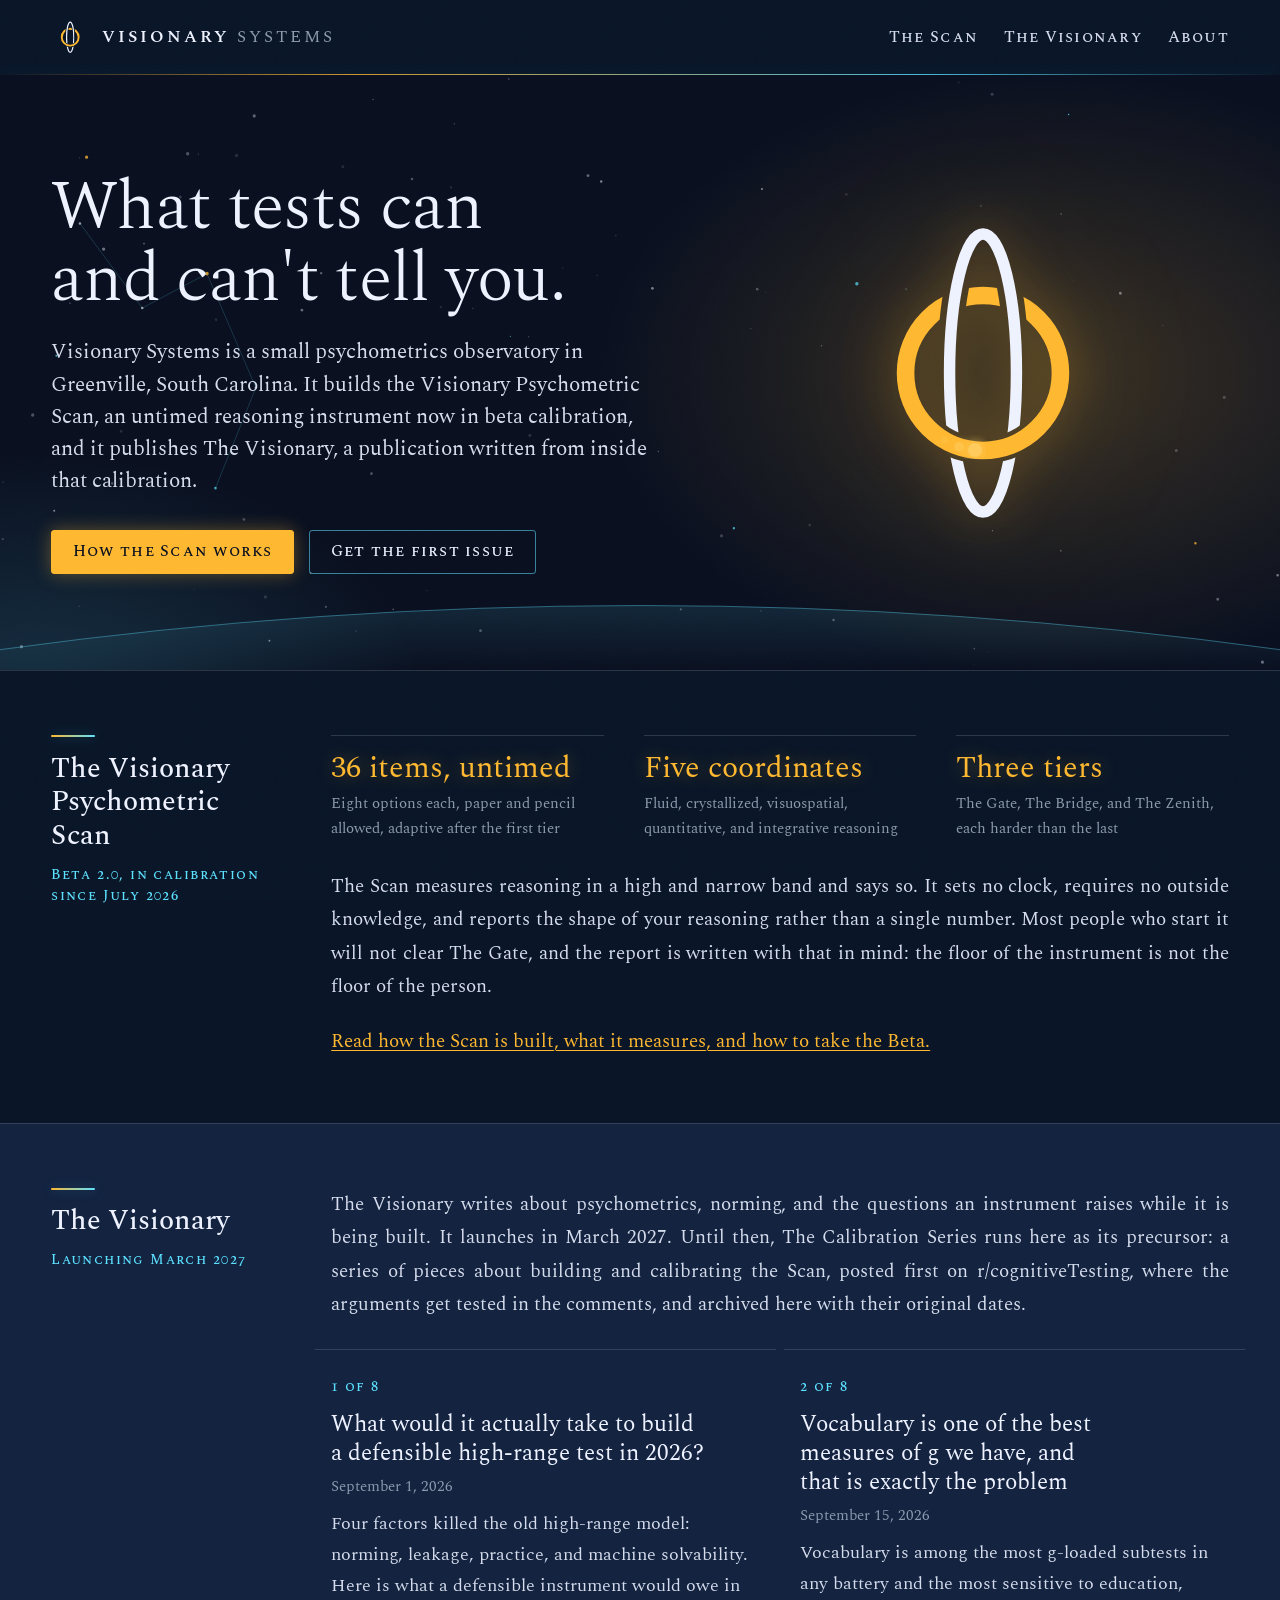
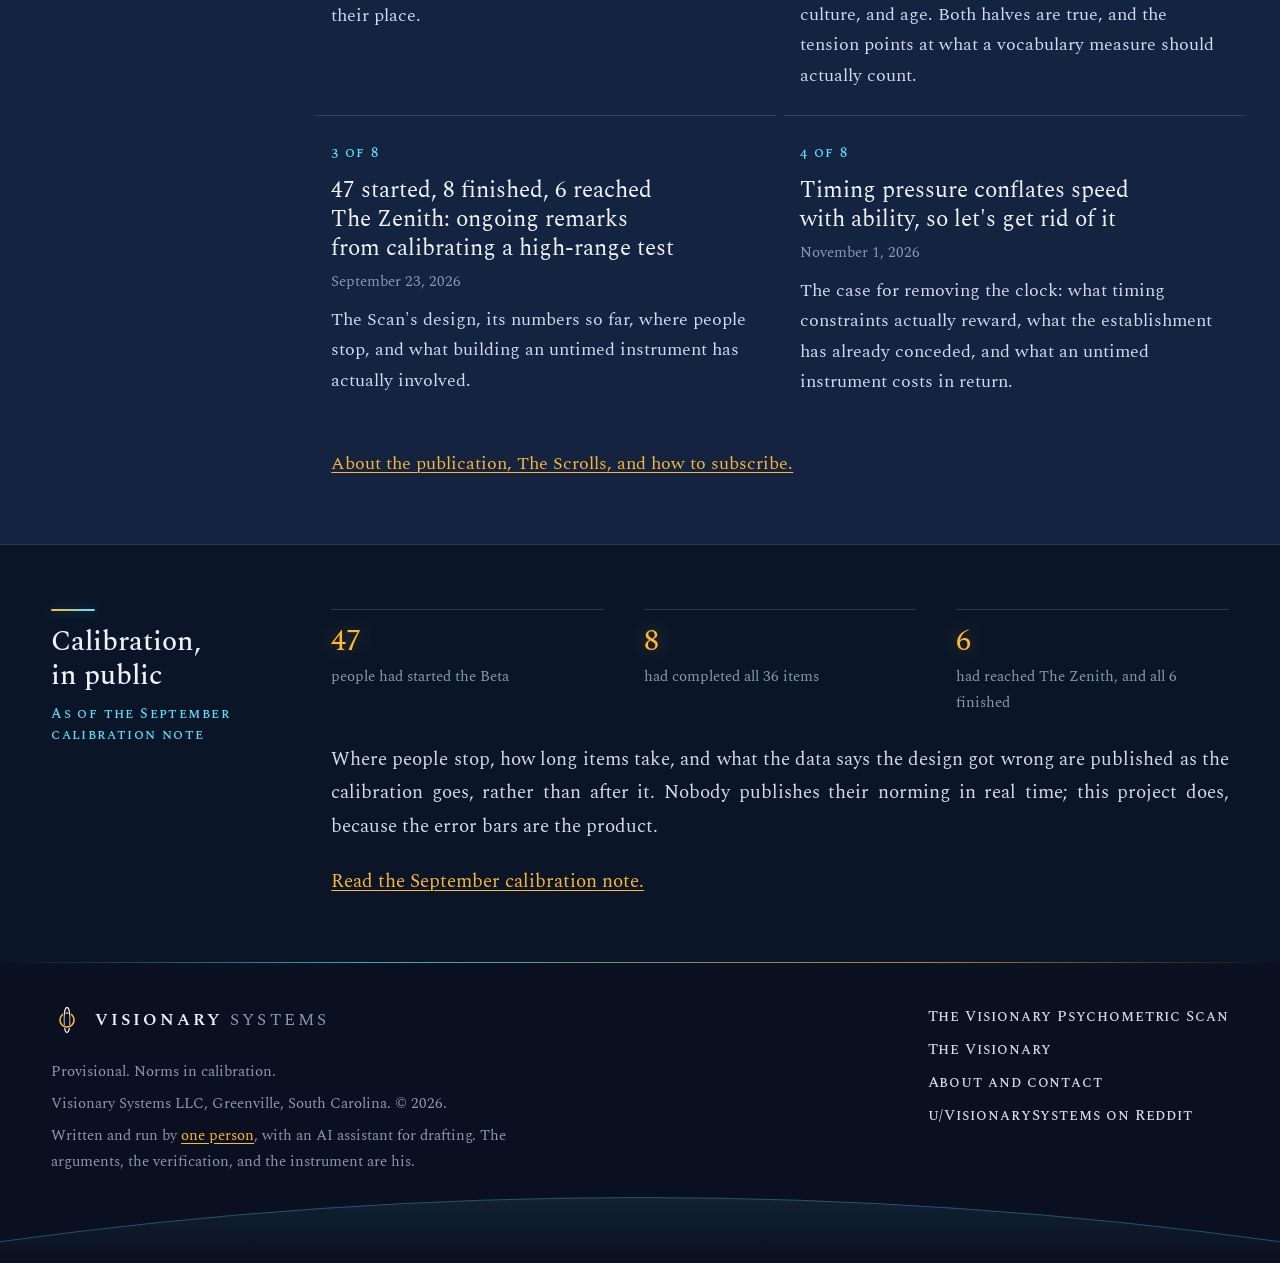
==== commit fde4ba83: "Drop the monthly cadence from the series description Co-Authored-By: Claude Fable 5.1 <noreply@anthr" ====
--- a/docs/index.html
+++ b/docs/index.html
@@ -87,7 +87,7 @@
 <div class="rail"><h2>The Visionary</h2>
 <p class="kicker">Launching March 2027</p></div>
 <div class="content"><div class="prose">
-<p>The Visionary writes about psychometrics, norming, and the questions an instrument raises while it is being built. It launches in March 2027. Until then, The Calibration Series runs here as its precursor: one piece a month about building and calibrating the Scan, posted first on r/cognitiveTesting, where the arguments get tested in the comments, and archived here with its original date.</p>
+<p>The Visionary writes about psychometrics, norming, and the questions an instrument raises while it is being built. It launches in March 2027. Until then, The Calibration Series runs here as its precursor: a series of pieces about building and calibrating the Scan, posted first on r/cognitiveTesting, where the arguments get tested in the comments, and archived here with their original dates.</p>
 </div>
 <ol class="essays"><li><span class="num">1 of 8</span>
 <a class="title" href="essays/defensible-high-range-test.html">What would it actually take to build a defensible high-range test in 2026?</a>
--- a/docs/style.css
+++ b/docs/style.css
@@ -493,11 +493,12 @@
 /* Essay archive: two columns on wide screens, a lit rule on hover */
 
 .essays { list-style: none; margin: 0; padding: 0; display: grid; grid-template-columns: minmax(0, 1fr); gap: 0 2.5rem; }
-.essays li { position: relative; border-top: 1px solid var(--line); padding: 1.3rem 0 1.5rem; min-width: 0; }
+.essays li { position: relative; border-top: 1px solid var(--line); padding: 1.3rem 1rem 1.5rem; margin-inline: -1rem; min-width: 0; border-radius: 0 0 4px 4px; }
 .essays li::before {
   content: "";
   position: absolute;
   left: 0; right: 0; top: -1px;
+  border-radius: 1px;
   height: 1px;
   background: var(--neon);
   opacity: 0;
@@ -539,7 +540,7 @@
 }
 .theme-toggle::before { content: ""; width: 0.55rem; height: 0.55rem; border-radius: 50%; background: var(--gold); box-shadow: 0 0 8px var(--glow); }
 .theme-toggle:hover { border-color: var(--ion); color: var(--star); box-shadow: 0 0 14px var(--glow-ion); }
-.progress { position: fixed; top: 0; left: 0; right: 0; height: 4px; z-index: 4; pointer-events: none; }
+.progress { position: fixed; top: 0; left: 0; right: 0; height: 5px; z-index: 4; pointer-events: none; }
 .progress span { display: block; height: 100%; transform-origin: 0 50%; transform: scaleX(0); background: var(--neon); box-shadow: 0 0 10px var(--glow-ion); }
 .essay-head h1 { max-width: 30ch; }
 .essay-head .meta { color: var(--slate); margin-top: 1.2rem; font-size: 1rem; }
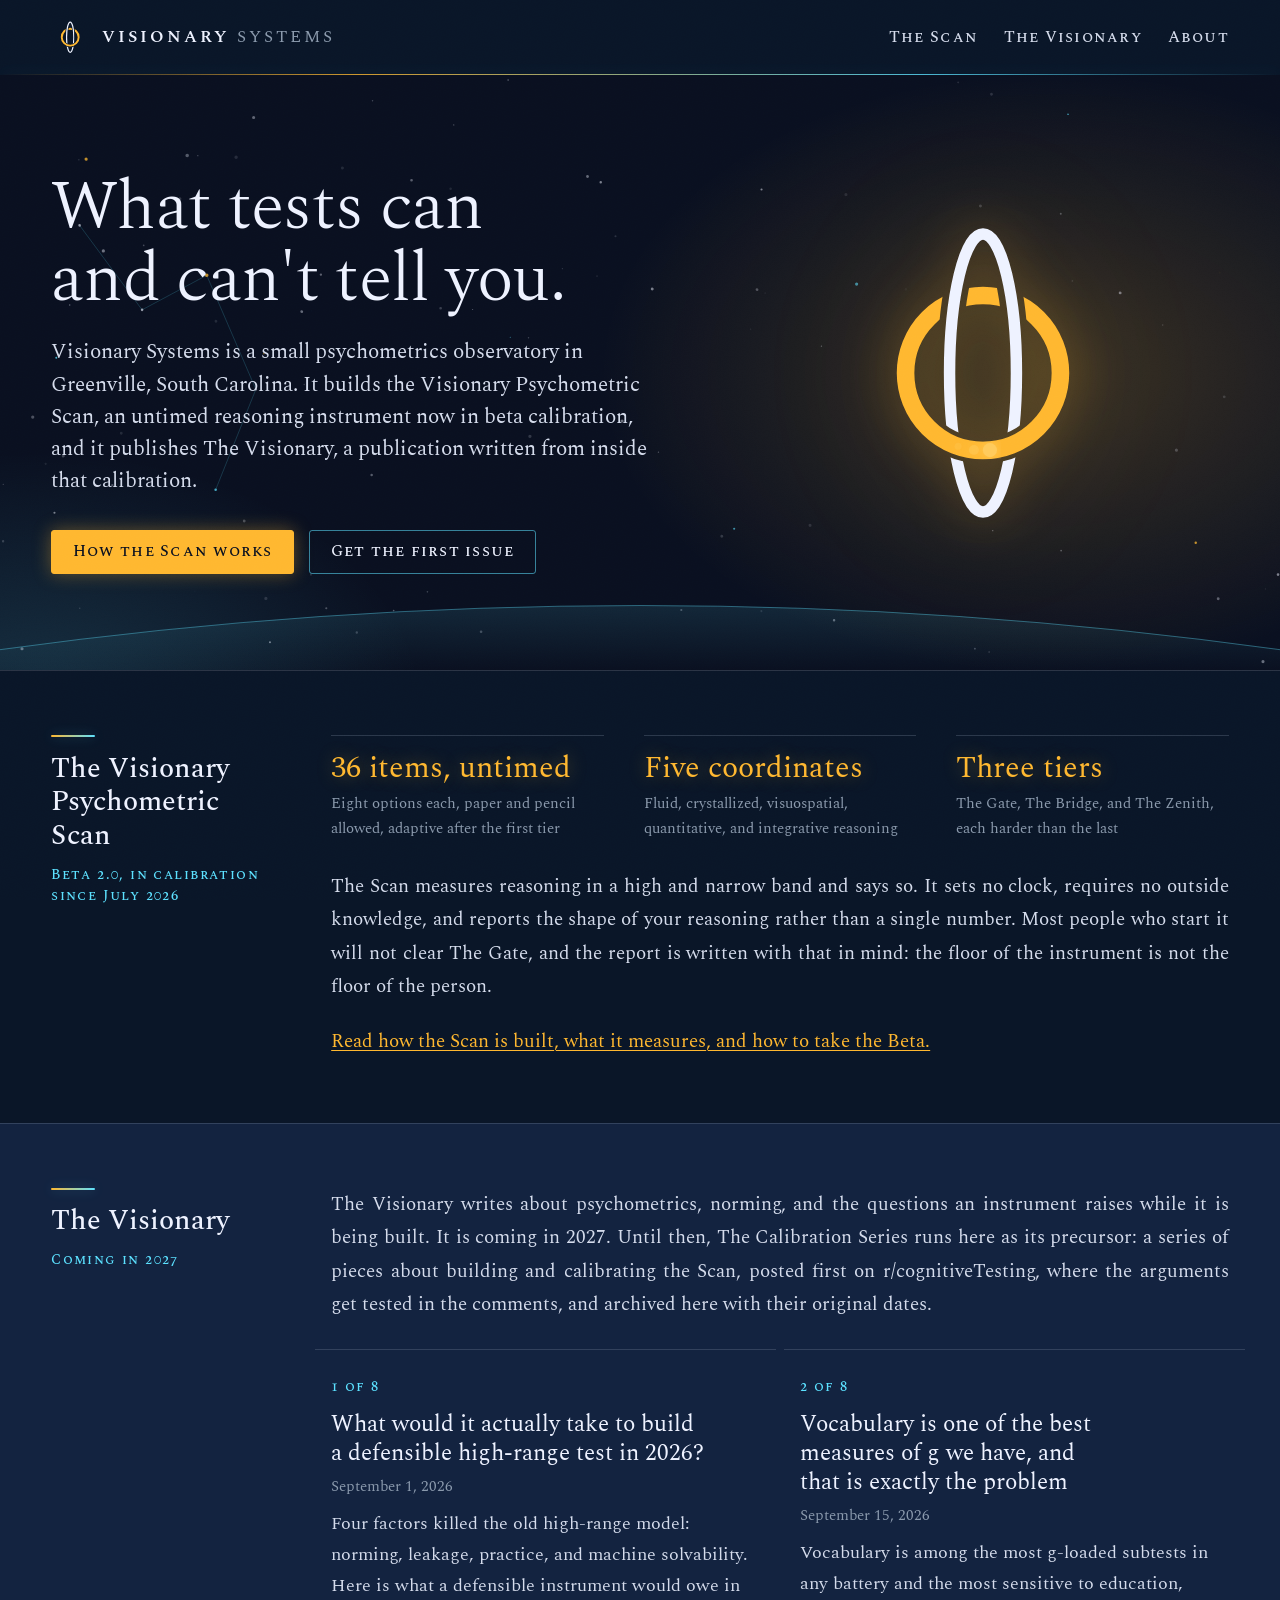
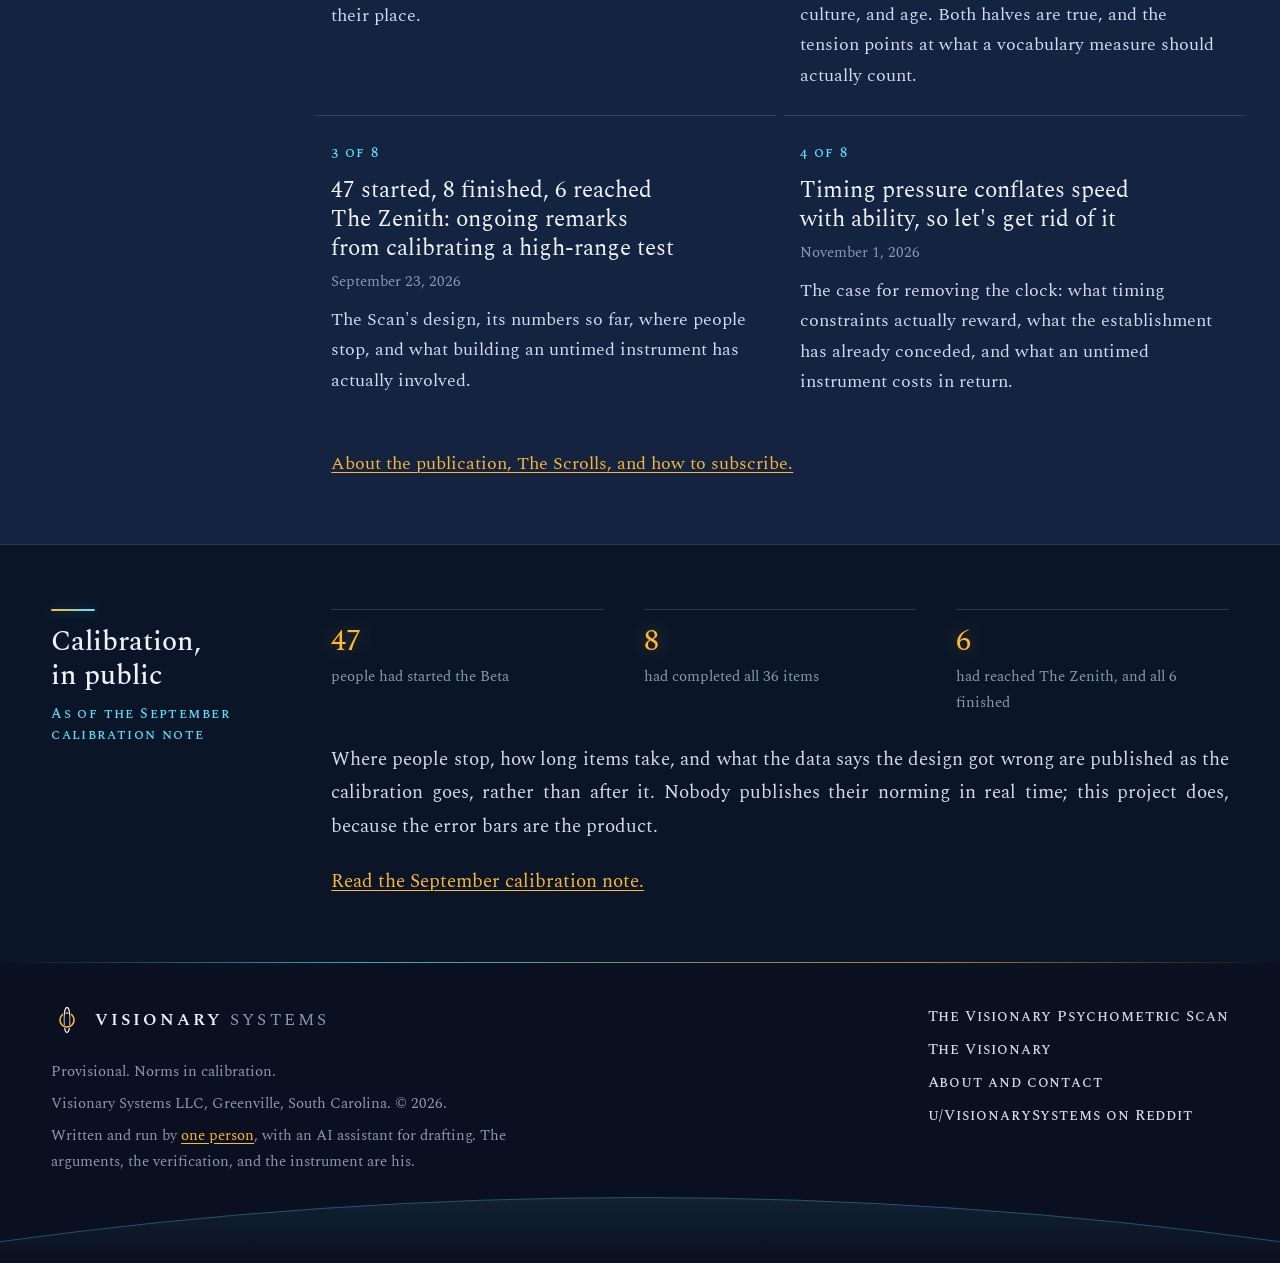
==== commit f7fae2a9: "The Visionary is coming in 2027, no month named Co-Authored-By: Claude Fable 5.1 <noreply@anthropic." ====
--- a/docs/index.html
+++ b/docs/index.html
@@ -85,9 +85,9 @@
 <section class="band band-raised">
 <div class="wrap section">
 <div class="rail"><h2>The Visionary</h2>
-<p class="kicker">Launching March 2027</p></div>
+<p class="kicker">Coming in 2027</p></div>
 <div class="content"><div class="prose">
-<p>The Visionary writes about psychometrics, norming, and the questions an instrument raises while it is being built. It launches in March 2027. Until then, The Calibration Series runs here as its precursor: a series of pieces about building and calibrating the Scan, posted first on r/cognitiveTesting, where the arguments get tested in the comments, and archived here with their original dates.</p>
+<p>The Visionary writes about psychometrics, norming, and the questions an instrument raises while it is being built. It is coming in 2027. Until then, The Calibration Series runs here as its precursor: a series of pieces about building and calibrating the Scan, posted first on r/cognitiveTesting, where the arguments get tested in the comments, and archived here with their original dates.</p>
 </div>
 <ol class="essays"><li><span class="num">1 of 8</span>
 <a class="title" href="essays/defensible-high-range-test.html">What would it actually take to build a defensible high-range test in 2026?</a>
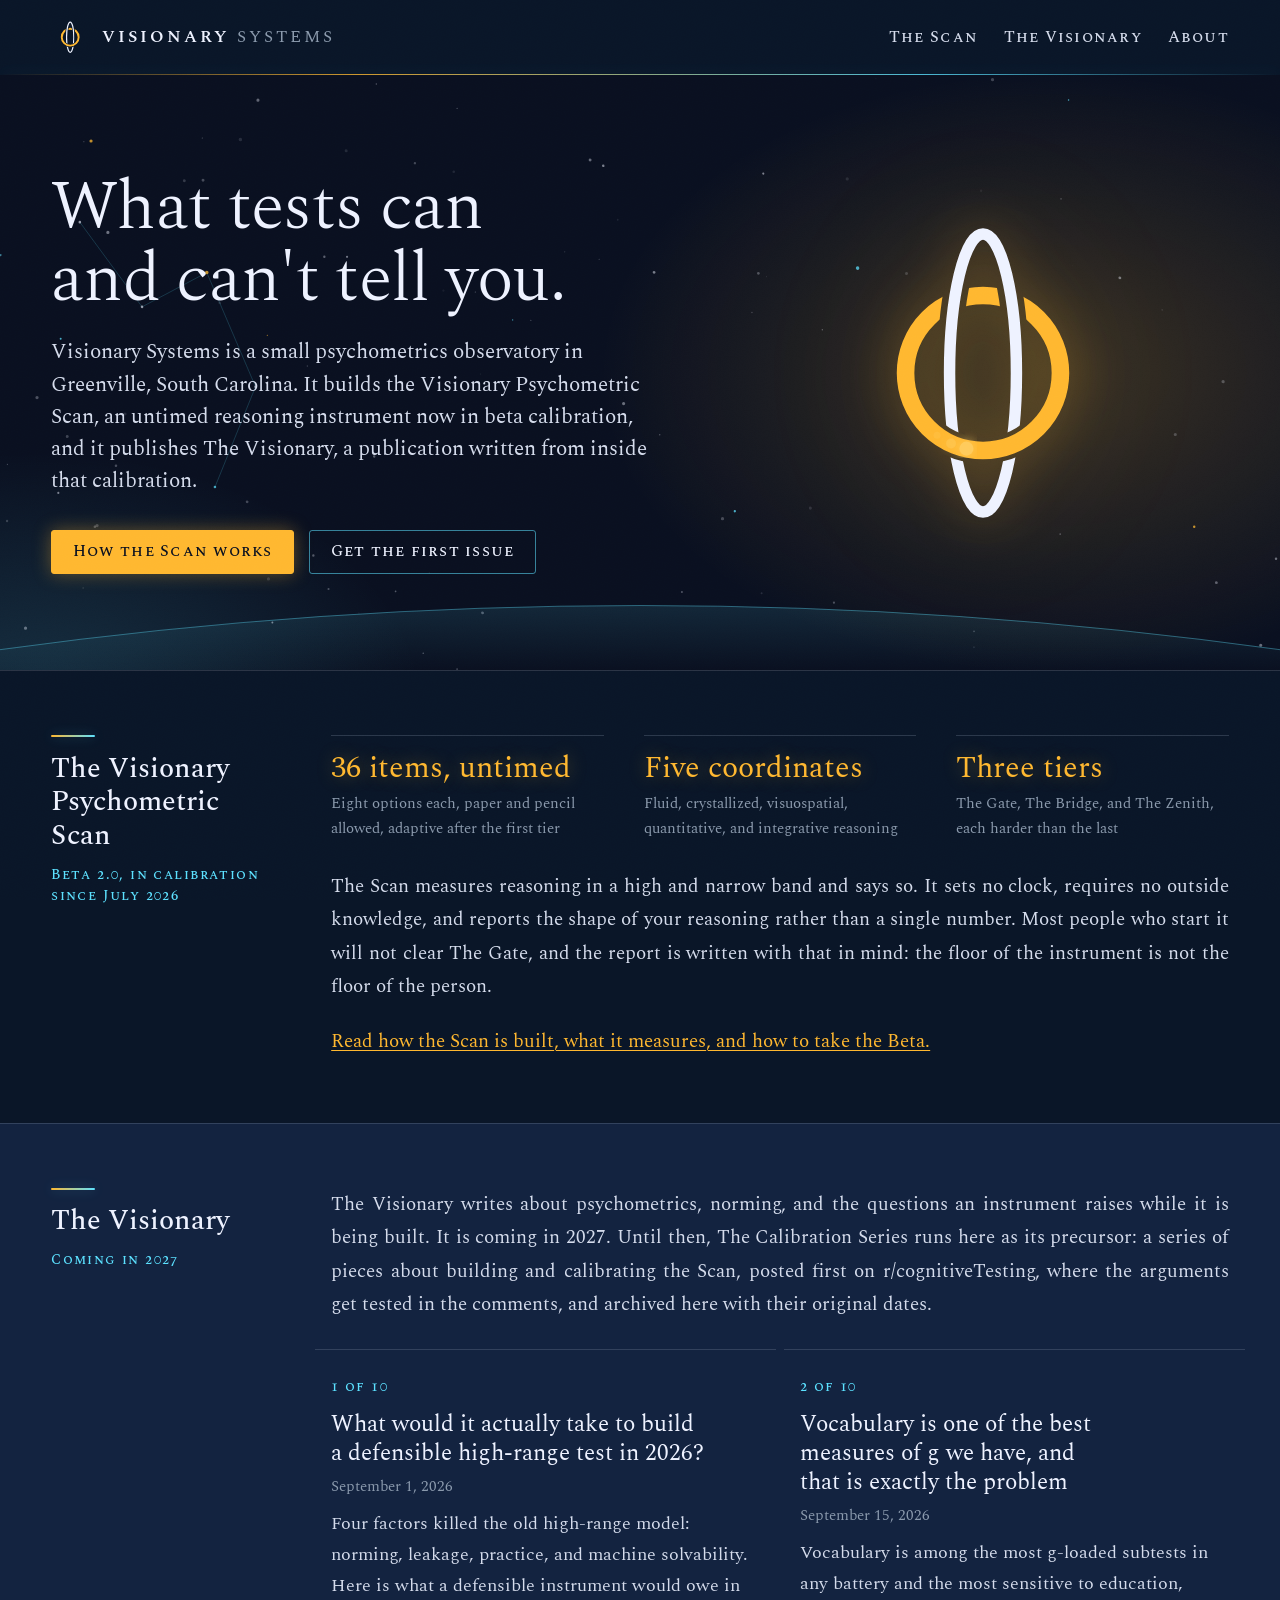
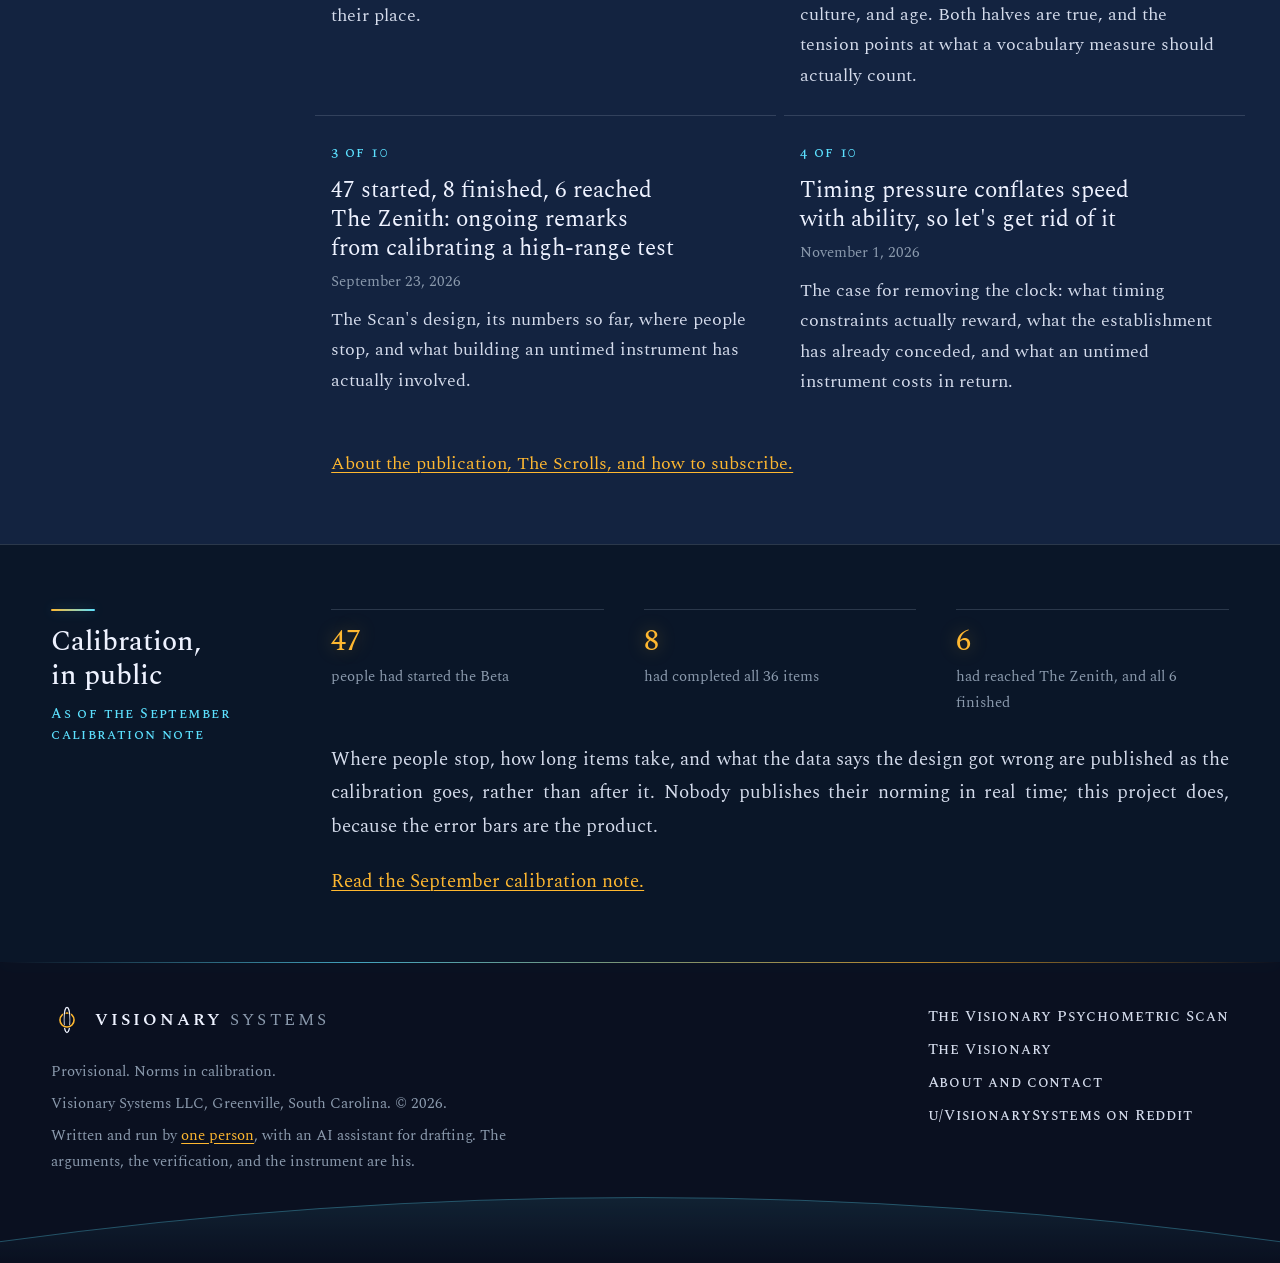
==== commit 59af78e7: "The Calibration Series is planned at ten pieces Co-Authored-By: Claude Fable 5.1 <noreply@anthropic." ====
--- a/docs/index.html
+++ b/docs/index.html
@@ -89,16 +89,16 @@
 <div class="content"><div class="prose">
 <p>The Visionary writes about psychometrics, norming, and the questions an instrument raises while it is being built. It is coming in 2027. Until then, The Calibration Series runs here as its precursor: a series of pieces about building and calibrating the Scan, posted first on r/cognitiveTesting, where the arguments get tested in the comments, and archived here with their original dates.</p>
 </div>
-<ol class="essays"><li><span class="num">1 of 8</span>
+<ol class="essays"><li><span class="num">1 of 10</span>
 <a class="title" href="essays/defensible-high-range-test.html">What would it actually take to build a defensible high-range test in 2026?</a>
 <div class="meta">September 1, 2026</div>
-<p class="summary">Four factors killed the old high-range model: norming, leakage, practice, and machine solvability. Here is what a defensible instrument would owe in their place.</p></li><li><span class="num">2 of 8</span>
+<p class="summary">Four factors killed the old high-range model: norming, leakage, practice, and machine solvability. Here is what a defensible instrument would owe in their place.</p></li><li><span class="num">2 of 10</span>
 <a class="title" href="essays/vocabulary-and-g.html">Vocabulary is one of the best measures of g we have, and that is exactly the problem</a>
 <div class="meta">September 15, 2026</div>
-<p class="summary">Vocabulary is among the most g-loaded subtests in any battery and the most sensitive to education, culture, and age. Both halves are true, and the tension points at what a vocabulary measure should actually count.</p></li><li><span class="num">3 of 8</span>
+<p class="summary">Vocabulary is among the most g-loaded subtests in any battery and the most sensitive to education, culture, and age. Both halves are true, and the tension points at what a vocabulary measure should actually count.</p></li><li><span class="num">3 of 10</span>
 <a class="title" href="essays/calibration-remarks.html">47 started, 8 finished, 6 reached The Zenith: ongoing remarks from calibrating a high-range test</a>
 <div class="meta">September 23, 2026</div>
-<p class="summary">The Scan's design, its numbers so far, where people stop, and what building an untimed instrument has actually involved.</p></li><li><span class="num">4 of 8</span>
+<p class="summary">The Scan's design, its numbers so far, where people stop, and what building an untimed instrument has actually involved.</p></li><li><span class="num">4 of 10</span>
 <a class="title" href="essays/speed-is-not-ability.html">Timing pressure conflates speed with ability, so let&#x27;s get rid of it</a>
 <div class="meta">November 1, 2026</div>
 <p class="summary">The case for removing the clock: what timing constraints actually reward, what the establishment has already conceded, and what an untimed instrument costs in return.</p></li></ol>
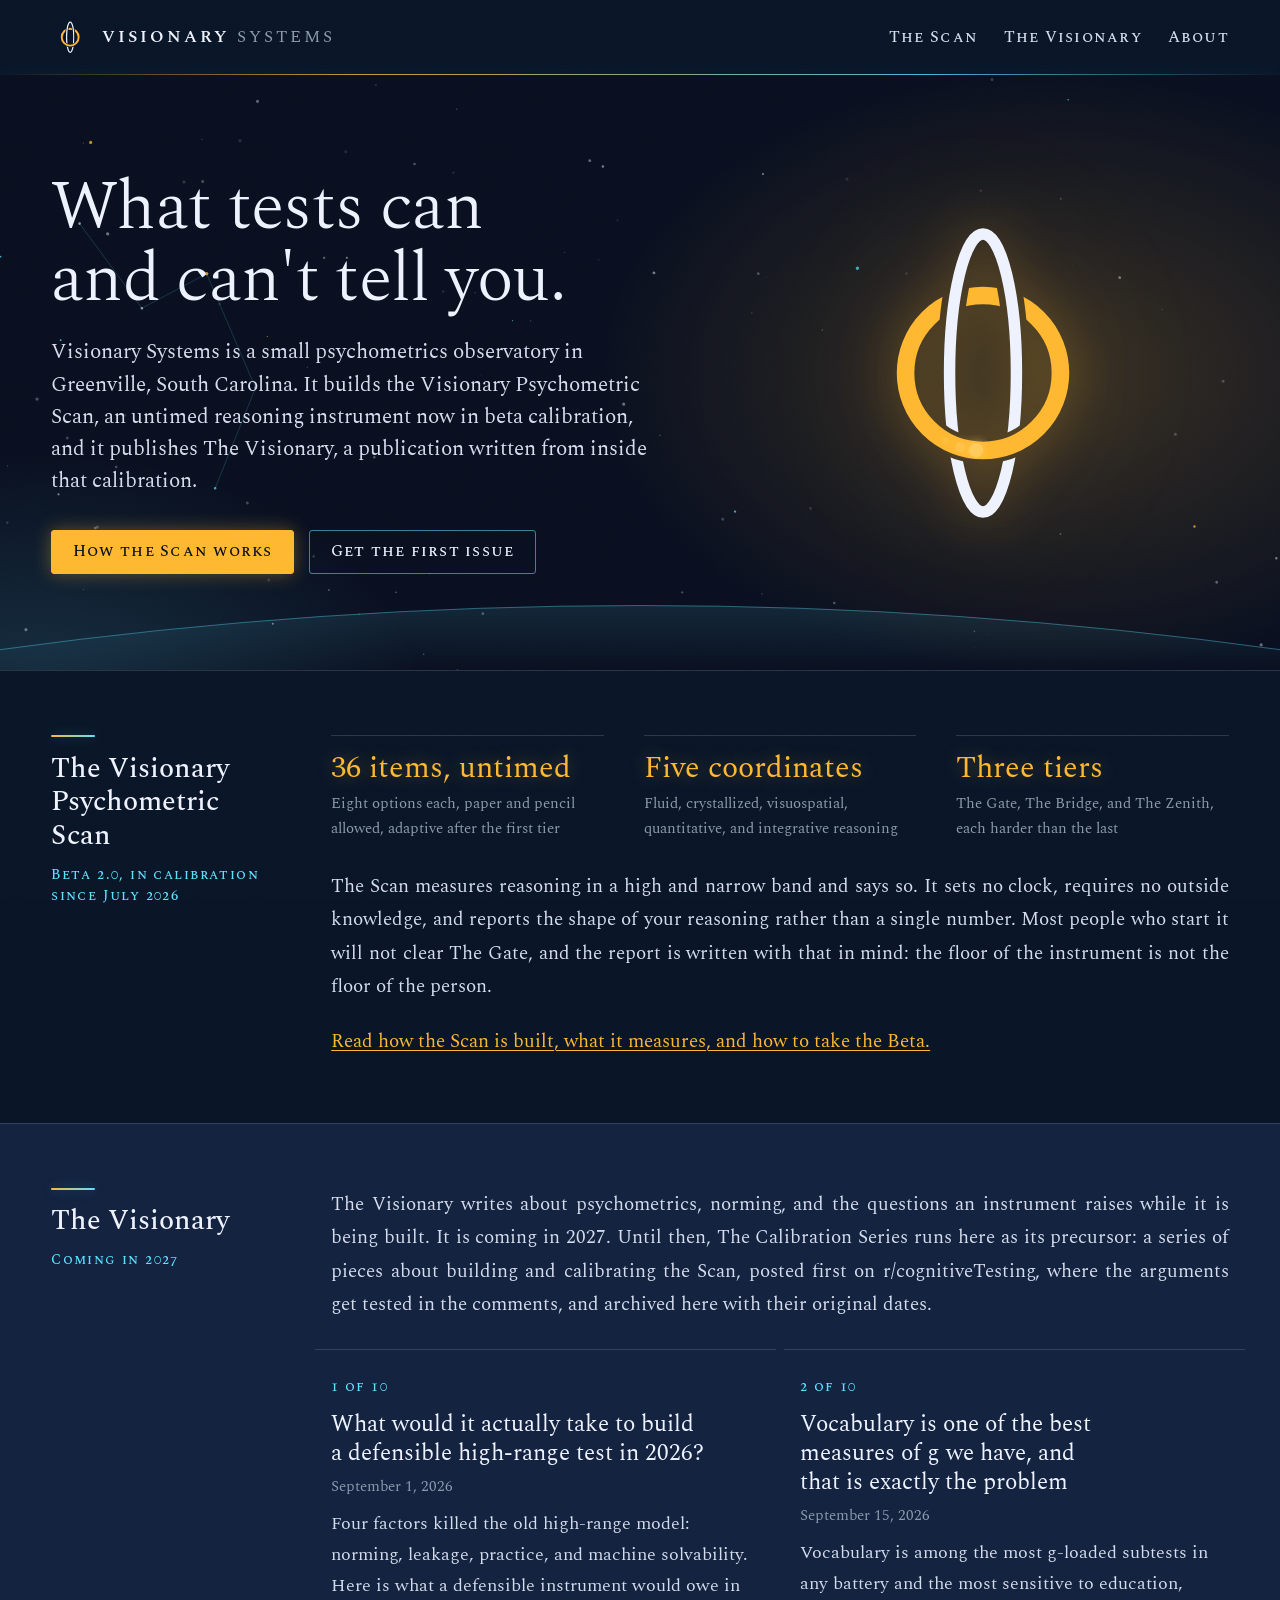
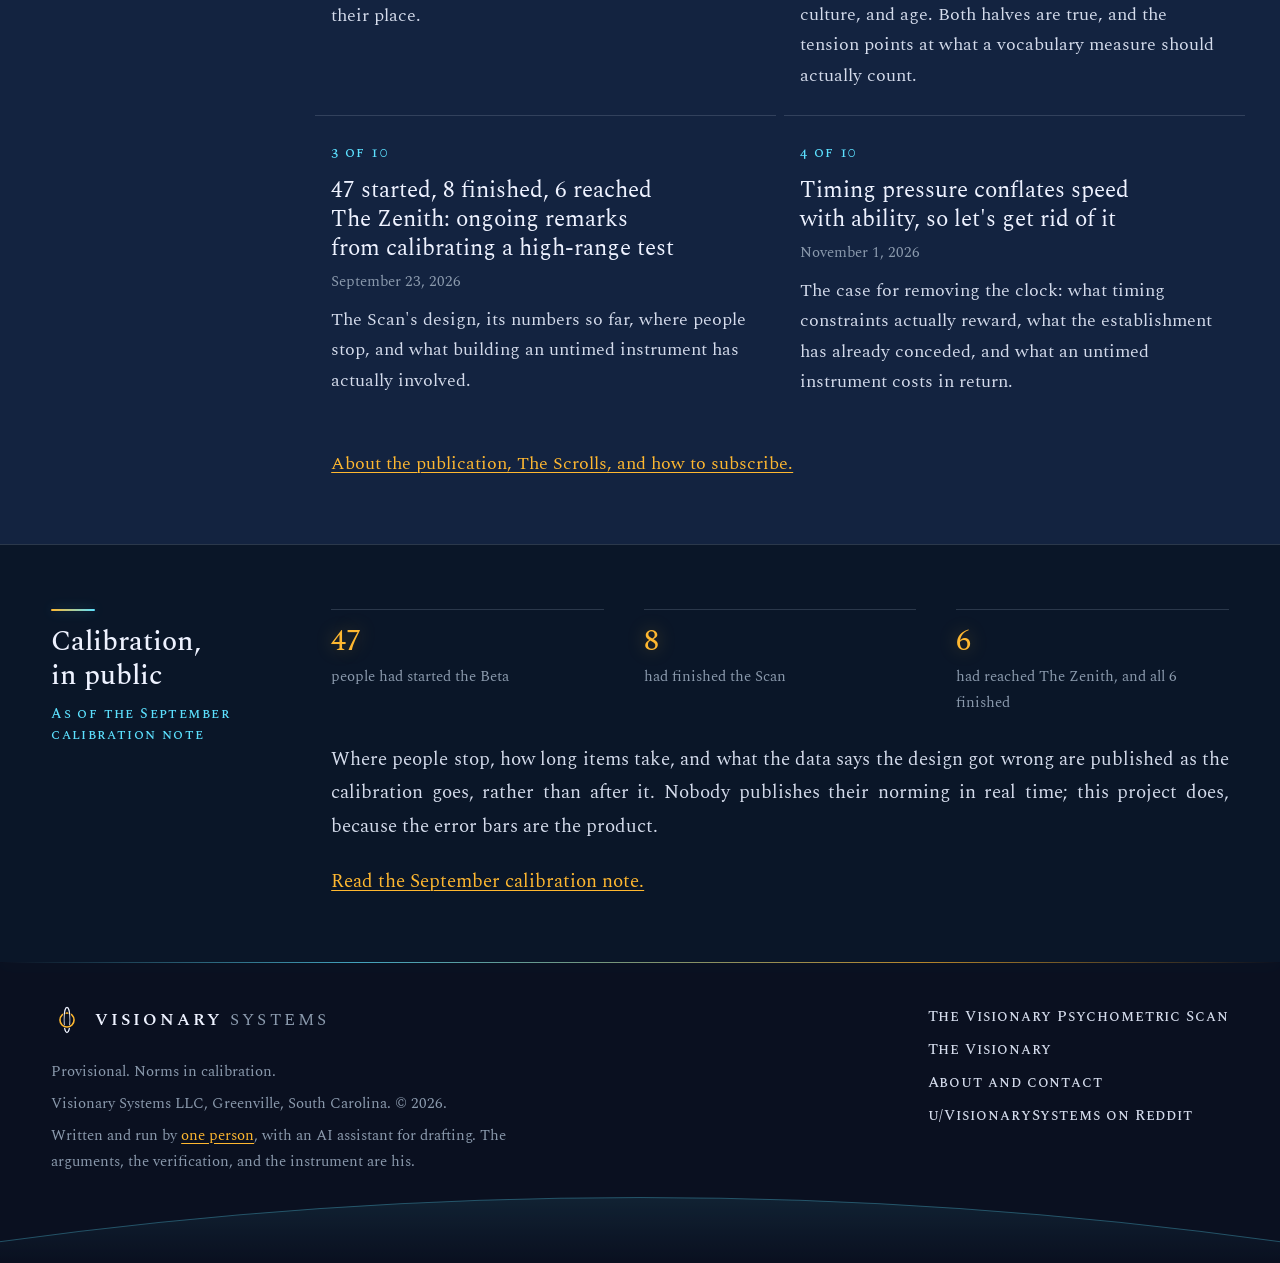
==== commit f90c4134: "Completion count labeled as finishing the Scan, not seeing all 36 items Co-Authored-By: Claude Fable" ====
--- a/docs/index.html
+++ b/docs/index.html
@@ -112,7 +112,7 @@
 <p class="kicker">As of the September calibration note</p></div>
 <div class="content"><div class="facts">
 <div class="fact"><div class="value">47</div><div class="label">people had started the Beta</div></div>
-<div class="fact"><div class="value">8</div><div class="label">had completed all 36 items</div></div>
+<div class="fact"><div class="value">8</div><div class="label">had finished the Scan</div></div>
 <div class="fact"><div class="value">6</div><div class="label">had reached The Zenith, and all 6 finished</div></div>
 </div>
 <div class="prose">
